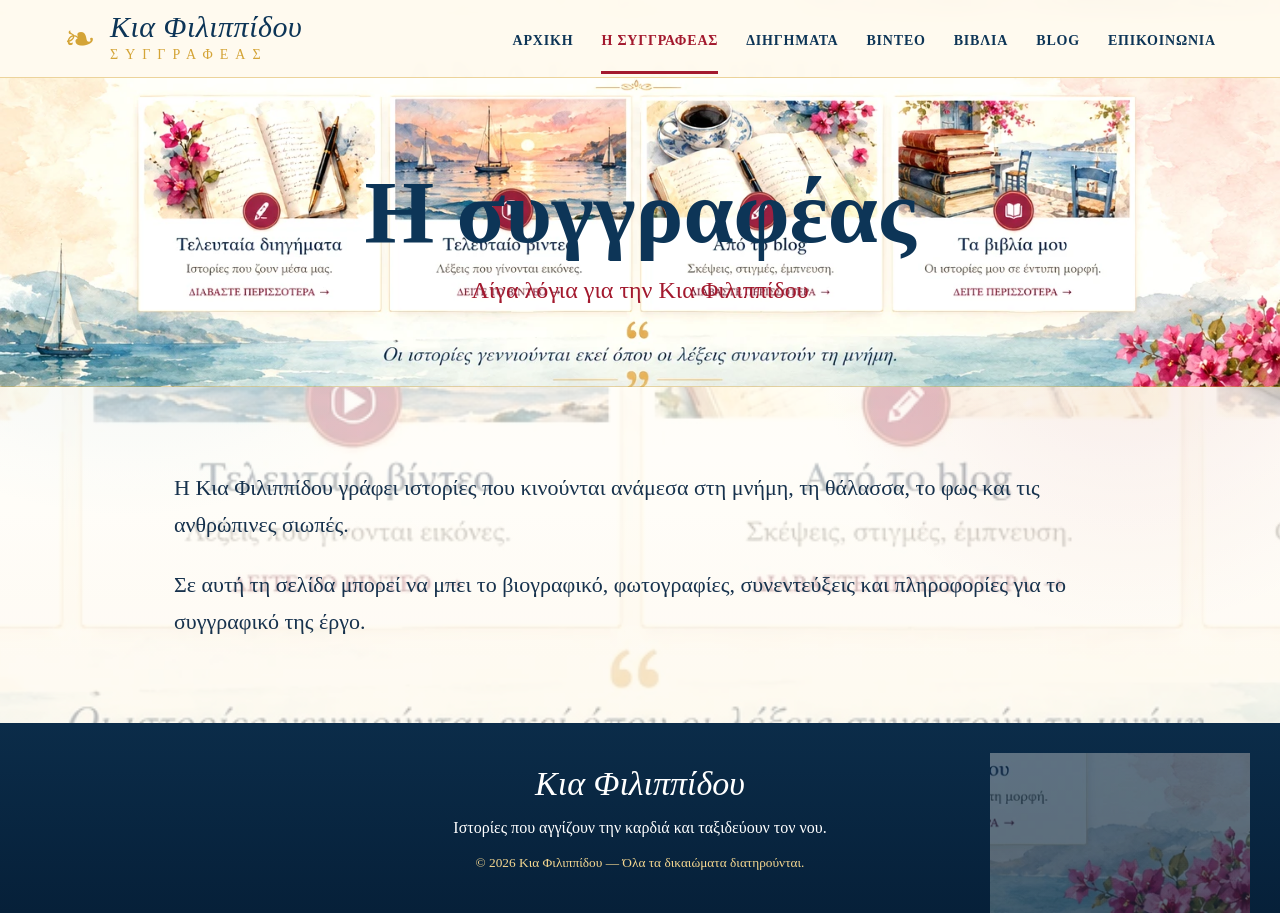
==== author.html @ f1651267 "Add files via upload" ====
<!doctype html>
<html lang="el">
<head>
  <meta charset="utf-8">
  <meta name="viewport" content="width=device-width, initial-scale=1">
  <title>Η συγγραφέας | Κια Φιλιππίδου</title>
  <meta name="description" content="Επίσημη ιστοσελίδα της συγγραφέα Κιας Φιλιππίδου. Διηγήματα, βιβλία, βίντεο και νέα.">
  <link rel="stylesheet" href="assets/css/style.css">
</head>
<body>
<header class="topbar">
  <a class="logo" href="index.html">
    <span class="logo-mark">❧</span>
    <span class="logo-text"><span class="logo-name">Κια Φιλιππίδου</span><span class="logo-sub">Συγγραφέας</span></span>
  </a>
  <button class="menu-button" aria-label="Μενού">☰</button>
  <nav class="nav"><a class="" href="index.html">Αρχική</a>
<a class="active" href="author.html">Η συγγραφέας</a>
<a class="" href="stories.html">Διηγήματα</a>
<a class="" href="videos.html">Βίντεο</a>
<a class="" href="books.html">Βιβλία</a>
<a class="" href="blog.html">Blog</a>
<a class="" href="contact.html">Επικοινωνία</a></nav>
</header>
<section class="page-hero"><h1>Η συγγραφέας</h1><p>Λίγα λόγια για την Κια Φιλιππίδου</p></section><main class="page-content"><p>Η Κια Φιλιππίδου γράφει ιστορίες που κινούνται ανάμεσα στη μνήμη, τη θάλασσα, το φως και τις ανθρώπινες σιωπές.</p><p>Σε αυτή τη σελίδα μπορεί να μπει το βιογραφικό, φωτογραφίες, συνεντεύξεις και πληροφορίες για το συγγραφικό της έργο.</p></main>
<footer class="footer">
  <div class="footer-logo">Κια Φιλιππίδου</div>
  <p>Ιστορίες που αγγίζουν την καρδιά και ταξιδεύουν τον νου.</p>
  <small>© 2026 Κια Φιλιππίδου — Όλα τα δικαιώματα διατηρούνται.</small>
</footer>
<script src="assets/js/main.js"></script>
</body>
</html>
---- assets/css/style.css ----
:root{
  --navy:#0d3557;
  --blue:#4d9ccc;
  --burgundy:#a3192e;
  --burgundy2:#7f1730;
  --gold:#d4a437;
  --cream:#fff8ec;
  --paper:#fffdf7;
  --ink:#17324d;
  --soft:#f7e7d7;
}
*{box-sizing:border-box}
html{scroll-behavior:smooth}
body{
  margin:0;
  color:var(--ink);
  background:
    radial-gradient(circle at 10% 14%, rgba(93,168,211,.18), transparent 28%),
    radial-gradient(circle at 88% 34%, rgba(179,55,58,.13), transparent 25%),
    linear-gradient(180deg,#fffaf0 0%,#fffdf7 50%,#fdf4e7 100%);
  font-family: Georgia, "Times New Roman", serif;
}
body:before{
  content:"";
  position:fixed; inset:0; pointer-events:none; z-index:-1;
  background:url("../images/backgrounds/paper-watercolor.webp") center top/cover no-repeat;
  opacity:.28;
}
a{color:inherit}
.topbar{
  position:sticky; top:0; z-index:30;
  height:78px;
  background:rgba(255,250,239,.96);
  border-bottom:1px solid rgba(212,164,55,.45);
  backdrop-filter: blur(8px);
  display:flex; align-items:center; justify-content:space-between;
  padding:0 clamp(18px,5vw,105px);
}
.logo{
  display:flex; gap:14px; align-items:center; text-decoration:none;
}
.logo-mark{font-size:38px;color:var(--gold);line-height:1}
.logo-text{display:flex; flex-direction:column}
.logo-name{
  font-size:30px; color:var(--navy); font-style:italic; letter-spacing:.5px; line-height:.85;
}
.logo-sub{font-size:14px; color:var(--gold); letter-spacing:7px; margin-top:8px; text-transform:uppercase;}
.nav{display:flex; gap:28px; align-items:center}
.nav a{
  text-decoration:none;
  font-size:14px;
  text-transform:uppercase;
  letter-spacing:.8px;
  font-weight:700;
  color:var(--navy);
  padding:30px 0 22px;
  border-bottom:3px solid transparent;
}
.nav a:hover,.nav .active{color:var(--burgundy);border-color:var(--burgundy)}
.menu-button{display:none;border:0;background:transparent;font-size:30px;color:var(--navy)}
.hero{
  min-height:620px;
  position:relative;
  overflow:hidden;
  border-bottom:1px solid rgba(212,164,55,.45);
  background:url("../images/hero/hero-bougainvillea-sea.webp") center center/cover no-repeat;
}
.hero:after{
  content:"";
  position:absolute; inset:0;
  background:linear-gradient(90deg,rgba(255,250,239,.92) 0%,rgba(255,250,239,.75) 28%,rgba(255,250,239,.12) 55%,rgba(255,250,239,.05) 100%);
}
.hero-content{
  position:relative; z-index:2;
  padding:95px clamp(25px,8vw,155px);
  width:min(790px,100%);
}
.kicker{
  color:var(--burgundy);
  text-transform:uppercase;
  letter-spacing:4px;
  font-weight:800;
  font-size:15px;
}
.hero h1{
  margin:24px 0 8px;
  font-size:clamp(78px,9vw,132px);
  line-height:.92;
  color:var(--navy);
  font-weight:500;
  text-shadow:0 2px 0 rgba(255,255,255,.55);
}
.hero h1 span{color:var(--burgundy)}
.gold-divider{
  width:430px; max-width:80%;
  height:26px; margin:24px 0 26px;
  background:
    linear-gradient(90deg,transparent 0%,var(--gold) 10%,var(--gold) 45%,transparent 45%,transparent 55%,var(--gold) 55%,var(--gold) 90%,transparent 100%) center/100% 1px no-repeat;
  position:relative;
}
.gold-divider:after{content:"❧";position:absolute;left:50%;top:50%;transform:translate(-50%,-50%);font-size:32px;color:var(--gold);background:rgba(255,250,239,.75);padding:0 14px}
.hero p{
  font-size:clamp(23px,2.5vw,33px);
  line-height:1.35;
  color:var(--navy);
  max-width:620px;
  margin:0 0 28px;
}
.btn{
  display:inline-flex; align-items:center; gap:12px;
  text-decoration:none;
  background:linear-gradient(180deg,#c02b3b,#93152b);
  color:white;
  border:1px solid rgba(212,164,55,.9);
  box-shadow:0 14px 30px rgba(127,23,48,.18);
  padding:18px 32px;
  border-radius:3px;
  font-weight:800;
  letter-spacing:.9px;
  text-transform:uppercase;
  font-size:15px;
}
.btn:hover{transform:translateY(-2px)}
.section{
  padding:70px clamp(22px,7vw,110px);
  position:relative;
}
.section-title{
  text-align:center;
  margin:0 0 40px;
}
.section-title h2{
  color:var(--navy);
  font-size:clamp(40px,4vw,58px);
  font-weight:500;
  letter-spacing:7px;
  margin:0;
}
.section-title .gold-divider{margin:16px auto 0;width:250px;height:20px}
.discover{
  background:rgba(255,253,247,.82);
}
.card-grid{
  display:grid;
  grid-template-columns:repeat(4,1fr);
  gap:28px;
  max-width:1320px;
  margin:0 auto;
}
.card{
  background:var(--paper);
  border:1px solid rgba(212,164,55,.55);
  box-shadow:0 18px 36px rgba(13,53,87,.10);
  border-radius:3px;
  overflow:visible;
  position:relative;
  transition:.25s ease;
}
.card:hover{transform:translateY(-7px)}
.card-icon{
  width:58px;height:58px;border-radius:999px;
  background:linear-gradient(180deg,#e8c15d,#d4a437);
  display:grid;place-items:center;
  position:absolute;top:-29px;left:50%;transform:translateX(-50%);
  box-shadow:0 10px 22px rgba(212,164,55,.35);
  z-index:2;
}
.card-icon img{width:30px;height:30px}
.card img.card-img{
  width:100%;
  height:190px;
  object-fit:cover;
  display:block;
}
.card-content{padding:25px 24px 26px;text-align:center}
.card h3{
  color:var(--navy);
  font-size:31px;
  line-height:1.05;
  font-weight:500;
  margin:0 0 12px;
}
.card p{font-size:18px; line-height:1.45; margin:0 0 18px; color:#3c3b3b}
.text-link{
  color:var(--burgundy);
  font-size:14px;
  text-transform:uppercase;
  font-weight:900;
  letter-spacing:.7px;
  text-decoration:none;
}
.quote-band{
  position:relative;
  padding:72px 22px 92px;
  text-align:center;
  overflow:hidden;
}
.quote-band:before{
  content:"";
  position:absolute; left:0; right:0; bottom:0; height:210px;
  background:url("../images/backgrounds/watercolor-sea-bottom.webp") center bottom/cover no-repeat;
  opacity:.78;
}
.quote-band blockquote{
  position:relative; z-index:2;
  margin:0 auto;
  max-width:980px;
  color:var(--navy);
  font-style:italic;
  font-size:clamp(30px,3.2vw,48px);
  line-height:1.25;
}
.quote-band blockquote:before,.quote-band blockquote:after{
  color:var(--gold);font-size:70px;line-height:0;vertical-align:middle;
}
.quote-band blockquote:before{content:"“";margin-right:16px}
.quote-band blockquote:after{content:"”";margin-left:16px}
.books-section{background:#fffaf2}
.books-grid{
  display:grid;grid-template-columns:repeat(3,1fr);gap:34px;max-width:1020px;margin:0 auto;
}
.book-card{
  background:white;
  border:1px solid rgba(212,164,55,.55);
  box-shadow:0 18px 40px rgba(13,53,87,.14);
  padding:20px;
  text-align:center;
}
.book-card img{width:100%;height:460px;object-fit:cover;display:block;box-shadow:0 10px 24px rgba(0,0,0,.18)}
.book-card h3{font-size:28px;color:var(--navy);margin:18px 0 8px}
.book-card p{font-size:17px}
.footer{
  background:linear-gradient(180deg,#0b2c49,#062039);
  color:white;
  text-align:center;
  padding:42px 22px;
  position:relative;
  overflow:hidden;
}
.footer:after{
  content:"";position:absolute;right:30px;bottom:-10px;width:260px;height:180px;
  background:url("../images/decorations/bougainvillea-corner.webp") center/contain no-repeat;
  opacity:.35;
}
.footer-logo{font-size:34px;font-style:italic;color:white}
.footer small{color:#f5d790}
.page-hero{
  padding:82px 24px;
  text-align:center;
  background:url("../images/backgrounds/paper-watercolor.webp") center/cover no-repeat;
  border-bottom:1px solid rgba(212,164,55,.4);
}
.page-hero h1{font-size:clamp(58px,7vw,95px);color:var(--navy);margin:0}
.page-hero p{font-size:24px;color:var(--burgundy);margin:14px 0 0}
.page-content{max-width:980px;margin:0 auto;padding:60px 24px;font-size:22px;line-height:1.7}
.simple-list{display:grid;gap:18px}
.simple-item{background:white;border:1px solid rgba(212,164,55,.4);padding:24px;border-radius:4px;box-shadow:0 10px 30px rgba(13,53,87,.08)}
.video-box{max-width:900px;margin:35px auto;background:#0d3557;padding:24px;border-radius:6px;color:white;text-align:center}
.video-placeholder{height:420px;display:grid;place-items:center;border:1px solid rgba(255,255,255,.25);font-size:58px}
@media (max-width:1000px){
  .card-grid{grid-template-columns:repeat(2,1fr)}
  .books-grid{grid-template-columns:1fr}
  .book-card img{height:auto;max-height:560px;object-fit:contain;background:#111}
  .nav{display:none;position:absolute;top:78px;left:0;right:0;background:#fff8ec;flex-direction:column;padding:18px 0;border-bottom:1px solid rgba(212,164,55,.5)}
  .nav.open{display:flex}
  .nav a{padding:12px}
  .menu-button{display:block}
  .hero{min-height:560px;background-position:center}
  .hero:after{background:rgba(255,250,239,.82)}
}
@media (max-width:650px){
  .topbar{height:70px;padding:0 16px}
  .logo-name{font-size:22px}
  .logo-sub{font-size:10px;letter-spacing:4px}
  .hero-content{padding:55px 22px}
  .hero h1{font-size:64px}
  .hero p{font-size:22px}
  .card-grid{grid-template-columns:1fr}
  .section{padding:50px 18px}
  .card img.card-img{height:210px}
}

/* FIX: καθαρή σελίδα βιβλίων, χωρίς να πέφτει πάνω στην αρχική */
.books-page{
  background:
    linear-gradient(180deg, rgba(255,250,239,.96), rgba(255,253,247,.98)),
    url("../images/backgrounds/paper-watercolor.webp") center top/cover no-repeat;
}
.books-cover{
  min-height:330px;
  display:flex;
  align-items:center;
  justify-content:center;
  text-align:center;
  padding:70px 20px 60px;
  background:
    linear-gradient(90deg, rgba(255,250,239,.94), rgba(255,250,239,.78)),
    url("../images/hero/hero-bougainvillea-sea.webp") center center/cover no-repeat;
  border-bottom:1px solid rgba(212,164,55,.55);
}
.books-cover-inner{
  background:rgba(255,253,247,.82);
  border:1px solid rgba(212,164,55,.58);
  box-shadow:0 18px 50px rgba(13,53,87,.10);
  padding:35px 45px;
  max-width:850px;
}
.books-cover h1{
  margin:10px 0 0;
  font-size:clamp(72px,7vw,120px);
  line-height:.9;
  color:var(--navy);
  font-weight:500;
}
.books-cover p:last-child{
  font-size:clamp(22px,2vw,30px);
  margin:18px auto 0;
  color:var(--burgundy);
  max-width:680px;
}
.books-page-content{
  max-width:1220px;
  margin:0 auto;
  padding:70px 24px 95px;
  background:transparent;
}
.books-large .book-card img{
  height:560px;
  object-fit:cover;
  background:white;
}
.books-large .book-card h3{
  font-size:32px;
}
@media (max-width:1000px){
  .books-large .book-card img{height:auto;max-height:620px;object-fit:contain}
  .books-cover-inner{padding:28px 24px}
}
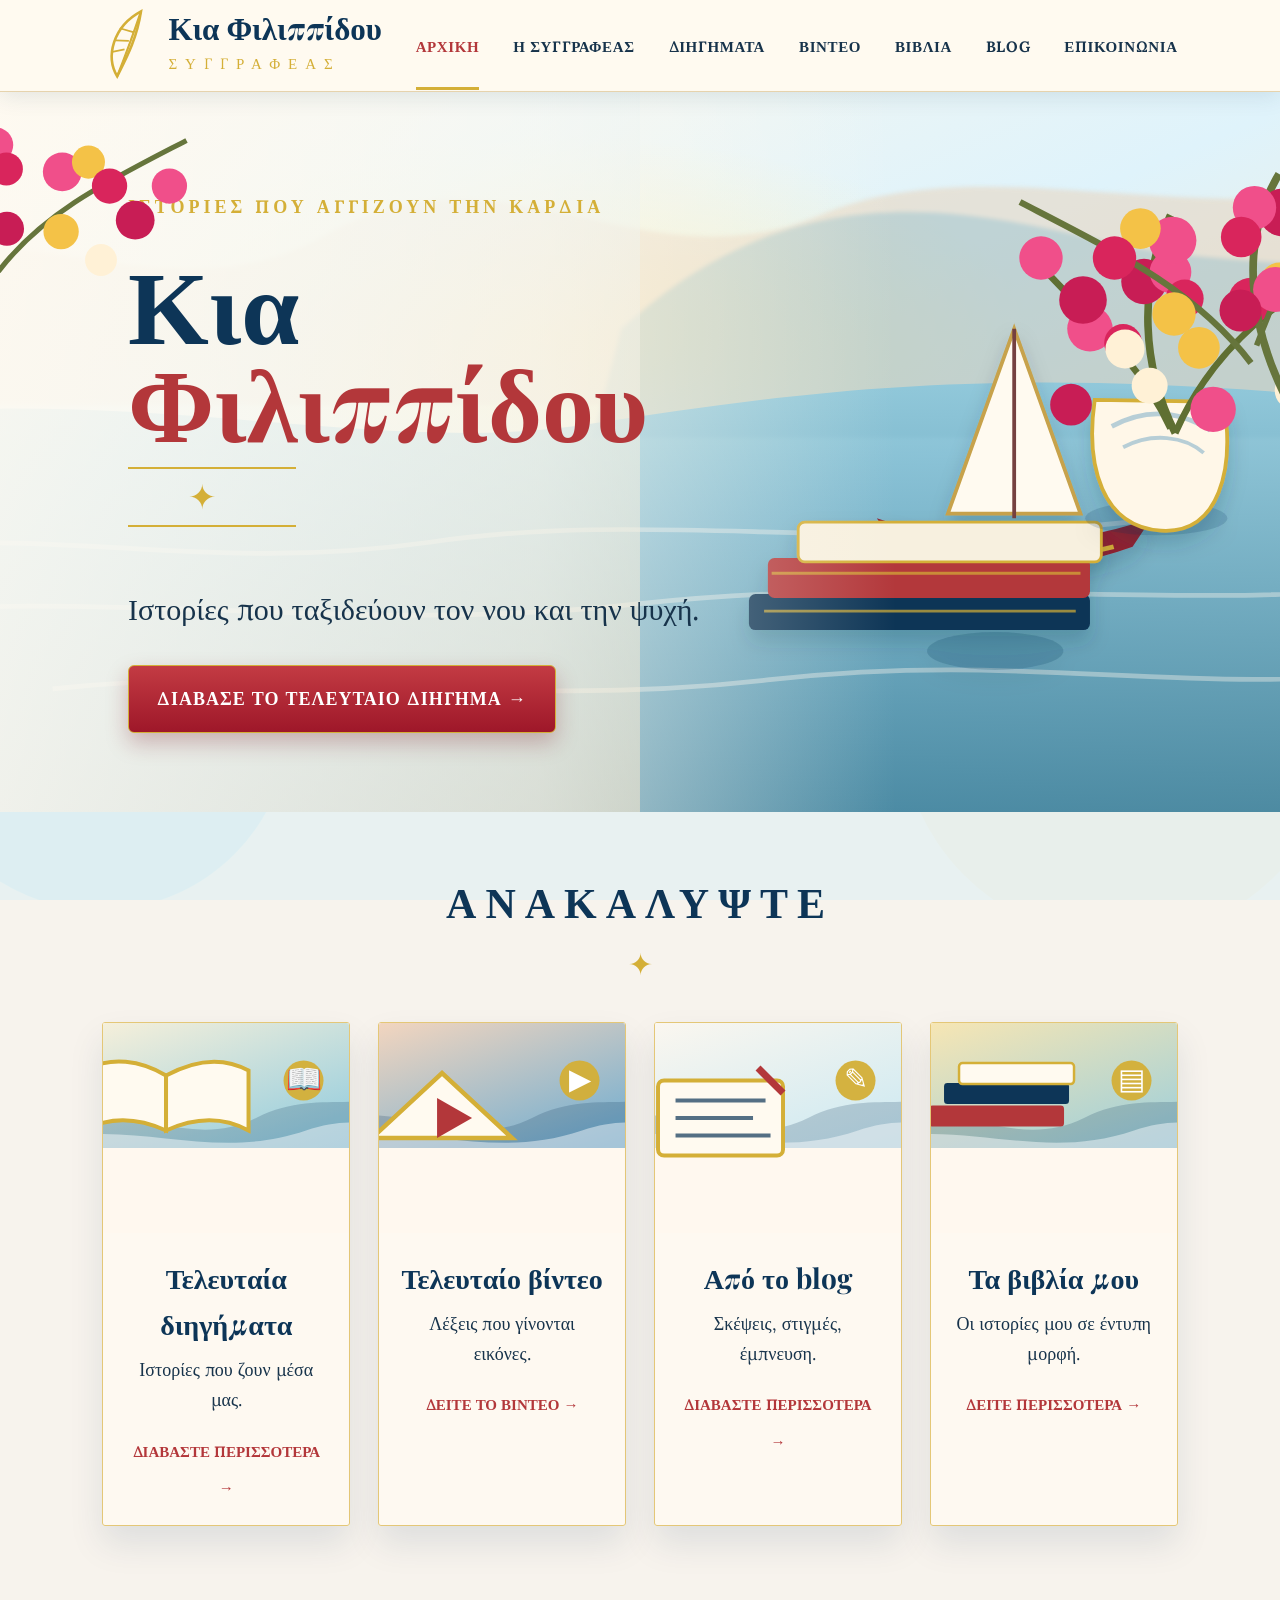
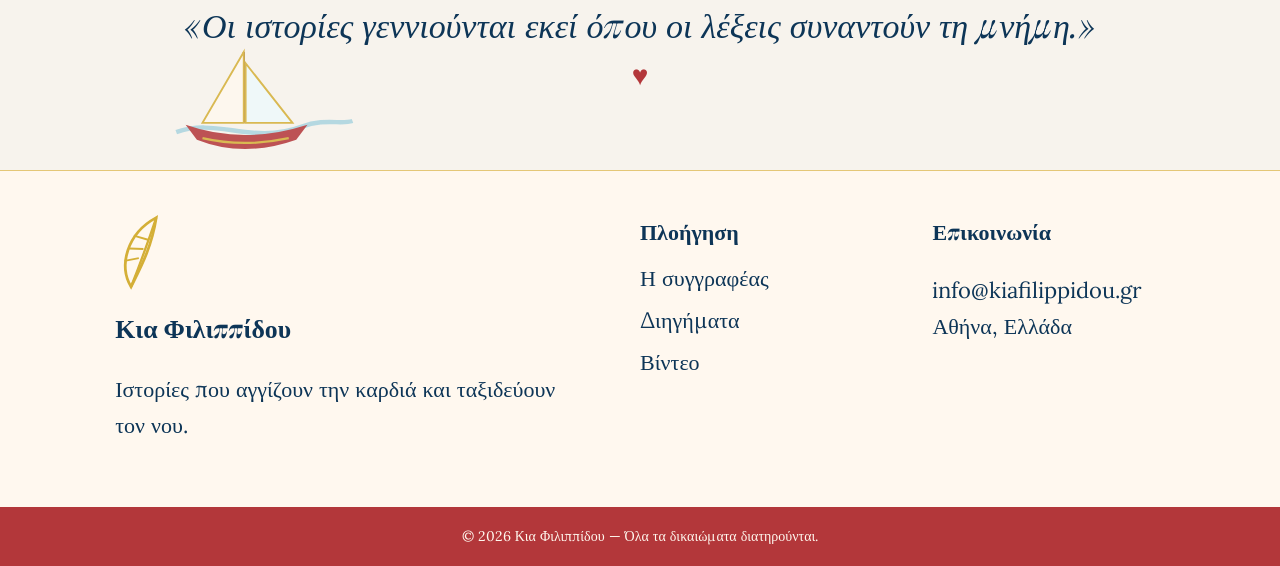
==== commit 2bf3d4b2: "Add files via upload" ====
--- a/author.html
+++ b/author.html
@@ -3,31 +3,64 @@
 <head>
   <meta charset="utf-8">
   <meta name="viewport" content="width=device-width, initial-scale=1">
-  <title>Η συγγραφέας | Κια Φιλιππίδου</title>
-  <meta name="description" content="Επίσημη ιστοσελίδα της συγγραφέα Κιας Φιλιππίδου. Διηγήματα, βιβλία, βίντεο και νέα.">
+  <title>Κια Φιλιππίδου | Συγγραφέας</title>
   <link rel="stylesheet" href="assets/css/style.css">
+  <script defer src="assets/js/main.js"></script>
 </head>
 <body>
 <header class="topbar">
-  <a class="logo" href="index.html">
-    <span class="logo-mark">❧</span>
-    <span class="logo-text"><span class="logo-name">Κια Φιλιππίδου</span><span class="logo-sub">Συγγραφέας</span></span>
-  </a>
-  <button class="menu-button" aria-label="Μενού">☰</button>
-  <nav class="nav"><a class="" href="index.html">Αρχική</a>
-<a class="active" href="author.html">Η συγγραφέας</a>
-<a class="" href="stories.html">Διηγήματα</a>
-<a class="" href="videos.html">Βίντεο</a>
-<a class="" href="books.html">Βιβλία</a>
-<a class="" href="blog.html">Blog</a>
-<a class="" href="contact.html">Επικοινωνία</a></nav>
+  <a class="brand" href="index.html"><img src="assets/icons/feather.svg" alt=""><span><b>Κια Φιλιππίδου</b><em>Συγγραφέας</em></span></a>
+  <button class="menu" aria-label="Άνοιγμα μενού">☰</button>
+  <nav>
+    <a class="active" href="index.html">Αρχική</a>
+    <a href="author.html">Η συγγραφέας</a>
+    <a href="stories.html">Διηγήματα</a>
+    <a href="videos.html">Βίντεο</a>
+    <a href="books.html">Βιβλία</a>
+    <a href="blog.html">Blog</a>
+    <a href="contact.html">Επικοινωνία</a>
+  </nav>
 </header>
-<section class="page-hero"><h1>Η συγγραφέας</h1><p>Λίγα λόγια για την Κια Φιλιππίδου</p></section><main class="page-content"><p>Η Κια Φιλιππίδου γράφει ιστορίες που κινούνται ανάμεσα στη μνήμη, τη θάλασσα, το φως και τις ανθρώπινες σιωπές.</p><p>Σε αυτή τη σελίδα μπορεί να μπει το βιογραφικό, φωτογραφίες, συνεντεύξεις και πληροφορίες για το συγγραφικό της έργο.</p></main>
-<footer class="footer">
-  <div class="footer-logo">Κια Φιλιππίδου</div>
-  <p>Ιστορίες που αγγίζουν την καρδιά και ταξιδεύουν τον νου.</p>
+
+<section class="hero">
+  <div class="hero-bg"></div>
+  <img class="boug boug-left" src="assets/images/decorations/bougainvillea.svg" alt="">
+  <img class="boug boug-right" src="assets/images/decorations/bougainvillea.svg" alt="">
+  <div class="hero-text">
+    <p class="eyebrow">Ιστορίες που αγγίζουν την καρδιά</p>
+    <h1>Κια<br><span>Φιλιππίδου</span></h1>
+    <div class="ornament">✦</div>
+    <p class="lead">Ιστορίες που ταξιδεύουν τον νου και την ψυχή.</p>
+    <a class="btn" href="story-1.html">Διάβασε το τελευταίο διήγημα →</a>
+  </div>
+</section>
+
+<main class="page-bg">
+  <section class="discover">
+    <h2>Ανακαλύψτε</h2>
+    <div class="gold-line">✦</div>
+    <div class="cards">
+      <article class="card"><img src="assets/images/cards/card-stories.svg" alt=""><div><h3>Τελευταία διηγήματα</h3><p>Ιστορίες που ζουν μέσα μας.</p><a href="stories.html">Διαβάστε περισσότερα →</a></div></article>
+      <article class="card"><img src="assets/images/cards/card-video.svg" alt=""><div><h3>Τελευταίο βίντεο</h3><p>Λέξεις που γίνονται εικόνες.</p><a href="videos.html">Δείτε το βίντεο →</a></div></article>
+      <article class="card"><img src="assets/images/cards/card-blog.svg" alt=""><div><h3>Από το blog</h3><p>Σκέψεις, στιγμές, έμπνευση.</p><a href="blog.html">Διαβάστε περισσότερα →</a></div></article>
+      <article class="card"><img src="assets/images/cards/card-books.svg" alt=""><div><h3>Τα βιβλία μου</h3><p>Οι ιστορίες μου σε έντυπη μορφή.</p><a href="books.html">Δείτε περισσότερα →</a></div></article>
+    </div>
+  </section>
+
+  <section class="quote">
+    <img src="assets/images/decorations/sailboat.svg" alt="">
+    <p>«Οι ιστορίες γεννιούνται εκεί όπου οι λέξεις συναντούν τη μνήμη.»</p>
+    <span>♥</span>
+  </section>
+</main>
+
+<footer>
+  <div class="footer-inner">
+    <div><img class="footer-feather" src="assets/icons/feather.svg" alt=""><h3>Κια Φιλιππίδου</h3><p>Ιστορίες που αγγίζουν την καρδιά και ταξιδεύουν τον νου.</p></div>
+    <div><h4>Πλοήγηση</h4><a href="author.html">Η συγγραφέας</a><a href="stories.html">Διηγήματα</a><a href="videos.html">Βίντεο</a></div>
+    <div><h4>Επικοινωνία</h4><p>info@kiafilippidou.gr<br>Αθήνα, Ελλάδα</p></div>
+  </div>
   <small>© 2026 Κια Φιλιππίδου — Όλα τα δικαιώματα διατηρούνται.</small>
 </footer>
-<script src="assets/js/main.js"></script>
 </body>
-</html>+</html>
--- a/assets/css/style.css
+++ b/assets/css/style.css
@@ -1,339 +1,6 @@
-
-:root{
-  --navy:#0d3557;
-  --blue:#4d9ccc;
-  --burgundy:#a3192e;
-  --burgundy2:#7f1730;
-  --gold:#d4a437;
-  --cream:#fff8ec;
-  --paper:#fffdf7;
-  --ink:#17324d;
-  --soft:#f7e7d7;
-}
-*{box-sizing:border-box}
-html{scroll-behavior:smooth}
-body{
-  margin:0;
-  color:var(--ink);
-  background:
-    radial-gradient(circle at 10% 14%, rgba(93,168,211,.18), transparent 28%),
-    radial-gradient(circle at 88% 34%, rgba(179,55,58,.13), transparent 25%),
-    linear-gradient(180deg,#fffaf0 0%,#fffdf7 50%,#fdf4e7 100%);
-  font-family: Georgia, "Times New Roman", serif;
-}
-body:before{
-  content:"";
-  position:fixed; inset:0; pointer-events:none; z-index:-1;
-  background:url("../images/backgrounds/paper-watercolor.webp") center top/cover no-repeat;
-  opacity:.28;
-}
-a{color:inherit}
-.topbar{
-  position:sticky; top:0; z-index:30;
-  height:78px;
-  background:rgba(255,250,239,.96);
-  border-bottom:1px solid rgba(212,164,55,.45);
-  backdrop-filter: blur(8px);
-  display:flex; align-items:center; justify-content:space-between;
-  padding:0 clamp(18px,5vw,105px);
-}
-.logo{
-  display:flex; gap:14px; align-items:center; text-decoration:none;
-}
-.logo-mark{font-size:38px;color:var(--gold);line-height:1}
-.logo-text{display:flex; flex-direction:column}
-.logo-name{
-  font-size:30px; color:var(--navy); font-style:italic; letter-spacing:.5px; line-height:.85;
-}
-.logo-sub{font-size:14px; color:var(--gold); letter-spacing:7px; margin-top:8px; text-transform:uppercase;}
-.nav{display:flex; gap:28px; align-items:center}
-.nav a{
-  text-decoration:none;
-  font-size:14px;
-  text-transform:uppercase;
-  letter-spacing:.8px;
-  font-weight:700;
-  color:var(--navy);
-  padding:30px 0 22px;
-  border-bottom:3px solid transparent;
-}
-.nav a:hover,.nav .active{color:var(--burgundy);border-color:var(--burgundy)}
-.menu-button{display:none;border:0;background:transparent;font-size:30px;color:var(--navy)}
-.hero{
-  min-height:620px;
-  position:relative;
-  overflow:hidden;
-  border-bottom:1px solid rgba(212,164,55,.45);
-  background:url("../images/hero/hero-bougainvillea-sea.webp") center center/cover no-repeat;
-}
-.hero:after{
-  content:"";
-  position:absolute; inset:0;
-  background:linear-gradient(90deg,rgba(255,250,239,.92) 0%,rgba(255,250,239,.75) 28%,rgba(255,250,239,.12) 55%,rgba(255,250,239,.05) 100%);
-}
-.hero-content{
-  position:relative; z-index:2;
-  padding:95px clamp(25px,8vw,155px);
-  width:min(790px,100%);
-}
-.kicker{
-  color:var(--burgundy);
-  text-transform:uppercase;
-  letter-spacing:4px;
-  font-weight:800;
-  font-size:15px;
-}
-.hero h1{
-  margin:24px 0 8px;
-  font-size:clamp(78px,9vw,132px);
-  line-height:.92;
-  color:var(--navy);
-  font-weight:500;
-  text-shadow:0 2px 0 rgba(255,255,255,.55);
-}
-.hero h1 span{color:var(--burgundy)}
-.gold-divider{
-  width:430px; max-width:80%;
-  height:26px; margin:24px 0 26px;
-  background:
-    linear-gradient(90deg,transparent 0%,var(--gold) 10%,var(--gold) 45%,transparent 45%,transparent 55%,var(--gold) 55%,var(--gold) 90%,transparent 100%) center/100% 1px no-repeat;
-  position:relative;
-}
-.gold-divider:after{content:"❧";position:absolute;left:50%;top:50%;transform:translate(-50%,-50%);font-size:32px;color:var(--gold);background:rgba(255,250,239,.75);padding:0 14px}
-.hero p{
-  font-size:clamp(23px,2.5vw,33px);
-  line-height:1.35;
-  color:var(--navy);
-  max-width:620px;
-  margin:0 0 28px;
-}
-.btn{
-  display:inline-flex; align-items:center; gap:12px;
-  text-decoration:none;
-  background:linear-gradient(180deg,#c02b3b,#93152b);
-  color:white;
-  border:1px solid rgba(212,164,55,.9);
-  box-shadow:0 14px 30px rgba(127,23,48,.18);
-  padding:18px 32px;
-  border-radius:3px;
-  font-weight:800;
-  letter-spacing:.9px;
-  text-transform:uppercase;
-  font-size:15px;
-}
-.btn:hover{transform:translateY(-2px)}
-.section{
-  padding:70px clamp(22px,7vw,110px);
-  position:relative;
-}
-.section-title{
-  text-align:center;
-  margin:0 0 40px;
-}
-.section-title h2{
-  color:var(--navy);
-  font-size:clamp(40px,4vw,58px);
-  font-weight:500;
-  letter-spacing:7px;
-  margin:0;
-}
-.section-title .gold-divider{margin:16px auto 0;width:250px;height:20px}
-.discover{
-  background:rgba(255,253,247,.82);
-}
-.card-grid{
-  display:grid;
-  grid-template-columns:repeat(4,1fr);
-  gap:28px;
-  max-width:1320px;
-  margin:0 auto;
-}
-.card{
-  background:var(--paper);
-  border:1px solid rgba(212,164,55,.55);
-  box-shadow:0 18px 36px rgba(13,53,87,.10);
-  border-radius:3px;
-  overflow:visible;
-  position:relative;
-  transition:.25s ease;
-}
-.card:hover{transform:translateY(-7px)}
-.card-icon{
-  width:58px;height:58px;border-radius:999px;
-  background:linear-gradient(180deg,#e8c15d,#d4a437);
-  display:grid;place-items:center;
-  position:absolute;top:-29px;left:50%;transform:translateX(-50%);
-  box-shadow:0 10px 22px rgba(212,164,55,.35);
-  z-index:2;
-}
-.card-icon img{width:30px;height:30px}
-.card img.card-img{
-  width:100%;
-  height:190px;
-  object-fit:cover;
-  display:block;
-}
-.card-content{padding:25px 24px 26px;text-align:center}
-.card h3{
-  color:var(--navy);
-  font-size:31px;
-  line-height:1.05;
-  font-weight:500;
-  margin:0 0 12px;
-}
-.card p{font-size:18px; line-height:1.45; margin:0 0 18px; color:#3c3b3b}
-.text-link{
-  color:var(--burgundy);
-  font-size:14px;
-  text-transform:uppercase;
-  font-weight:900;
-  letter-spacing:.7px;
-  text-decoration:none;
-}
-.quote-band{
-  position:relative;
-  padding:72px 22px 92px;
-  text-align:center;
-  overflow:hidden;
-}
-.quote-band:before{
-  content:"";
-  position:absolute; left:0; right:0; bottom:0; height:210px;
-  background:url("../images/backgrounds/watercolor-sea-bottom.webp") center bottom/cover no-repeat;
-  opacity:.78;
-}
-.quote-band blockquote{
-  position:relative; z-index:2;
-  margin:0 auto;
-  max-width:980px;
-  color:var(--navy);
-  font-style:italic;
-  font-size:clamp(30px,3.2vw,48px);
-  line-height:1.25;
-}
-.quote-band blockquote:before,.quote-band blockquote:after{
-  color:var(--gold);font-size:70px;line-height:0;vertical-align:middle;
-}
-.quote-band blockquote:before{content:"“";margin-right:16px}
-.quote-band blockquote:after{content:"”";margin-left:16px}
-.books-section{background:#fffaf2}
-.books-grid{
-  display:grid;grid-template-columns:repeat(3,1fr);gap:34px;max-width:1020px;margin:0 auto;
-}
-.book-card{
-  background:white;
-  border:1px solid rgba(212,164,55,.55);
-  box-shadow:0 18px 40px rgba(13,53,87,.14);
-  padding:20px;
-  text-align:center;
-}
-.book-card img{width:100%;height:460px;object-fit:cover;display:block;box-shadow:0 10px 24px rgba(0,0,0,.18)}
-.book-card h3{font-size:28px;color:var(--navy);margin:18px 0 8px}
-.book-card p{font-size:17px}
-.footer{
-  background:linear-gradient(180deg,#0b2c49,#062039);
-  color:white;
-  text-align:center;
-  padding:42px 22px;
-  position:relative;
-  overflow:hidden;
-}
-.footer:after{
-  content:"";position:absolute;right:30px;bottom:-10px;width:260px;height:180px;
-  background:url("../images/decorations/bougainvillea-corner.webp") center/contain no-repeat;
-  opacity:.35;
-}
-.footer-logo{font-size:34px;font-style:italic;color:white}
-.footer small{color:#f5d790}
-.page-hero{
-  padding:82px 24px;
-  text-align:center;
-  background:url("../images/backgrounds/paper-watercolor.webp") center/cover no-repeat;
-  border-bottom:1px solid rgba(212,164,55,.4);
-}
-.page-hero h1{font-size:clamp(58px,7vw,95px);color:var(--navy);margin:0}
-.page-hero p{font-size:24px;color:var(--burgundy);margin:14px 0 0}
-.page-content{max-width:980px;margin:0 auto;padding:60px 24px;font-size:22px;line-height:1.7}
-.simple-list{display:grid;gap:18px}
-.simple-item{background:white;border:1px solid rgba(212,164,55,.4);padding:24px;border-radius:4px;box-shadow:0 10px 30px rgba(13,53,87,.08)}
-.video-box{max-width:900px;margin:35px auto;background:#0d3557;padding:24px;border-radius:6px;color:white;text-align:center}
-.video-placeholder{height:420px;display:grid;place-items:center;border:1px solid rgba(255,255,255,.25);font-size:58px}
-@media (max-width:1000px){
-  .card-grid{grid-template-columns:repeat(2,1fr)}
-  .books-grid{grid-template-columns:1fr}
-  .book-card img{height:auto;max-height:560px;object-fit:contain;background:#111}
-  .nav{display:none;position:absolute;top:78px;left:0;right:0;background:#fff8ec;flex-direction:column;padding:18px 0;border-bottom:1px solid rgba(212,164,55,.5)}
-  .nav.open{display:flex}
-  .nav a{padding:12px}
-  .menu-button{display:block}
-  .hero{min-height:560px;background-position:center}
-  .hero:after{background:rgba(255,250,239,.82)}
-}
-@media (max-width:650px){
-  .topbar{height:70px;padding:0 16px}
-  .logo-name{font-size:22px}
-  .logo-sub{font-size:10px;letter-spacing:4px}
-  .hero-content{padding:55px 22px}
-  .hero h1{font-size:64px}
-  .hero p{font-size:22px}
-  .card-grid{grid-template-columns:1fr}
-  .section{padding:50px 18px}
-  .card img.card-img{height:210px}
-}
-
-/* FIX: καθαρή σελίδα βιβλίων, χωρίς να πέφτει πάνω στην αρχική */
-.books-page{
-  background:
-    linear-gradient(180deg, rgba(255,250,239,.96), rgba(255,253,247,.98)),
-    url("../images/backgrounds/paper-watercolor.webp") center top/cover no-repeat;
-}
-.books-cover{
-  min-height:330px;
-  display:flex;
-  align-items:center;
-  justify-content:center;
-  text-align:center;
-  padding:70px 20px 60px;
-  background:
-    linear-gradient(90deg, rgba(255,250,239,.94), rgba(255,250,239,.78)),
-    url("../images/hero/hero-bougainvillea-sea.webp") center center/cover no-repeat;
-  border-bottom:1px solid rgba(212,164,55,.55);
-}
-.books-cover-inner{
-  background:rgba(255,253,247,.82);
-  border:1px solid rgba(212,164,55,.58);
-  box-shadow:0 18px 50px rgba(13,53,87,.10);
-  padding:35px 45px;
-  max-width:850px;
-}
-.books-cover h1{
-  margin:10px 0 0;
-  font-size:clamp(72px,7vw,120px);
-  line-height:.9;
-  color:var(--navy);
-  font-weight:500;
-}
-.books-cover p:last-child{
-  font-size:clamp(22px,2vw,30px);
-  margin:18px auto 0;
-  color:var(--burgundy);
-  max-width:680px;
-}
-.books-page-content{
-  max-width:1220px;
-  margin:0 auto;
-  padding:70px 24px 95px;
-  background:transparent;
-}
-.books-large .book-card img{
-  height:560px;
-  object-fit:cover;
-  background:white;
-}
-.books-large .book-card h3{
-  font-size:32px;
-}
-@media (max-width:1000px){
-  .books-large .book-card img{height:auto;max-height:620px;object-fit:contain}
-  .books-cover-inner{padding:28px 24px}
-}
+@import url('https://fonts.googleapis.com/css2?family=Playfair+Display:wght@600;700&family=Lora:wght@400;500;600&display=swap');
+:root{--blue:#0d3557;--sky:#5fa8d3;--red:#b3373a;--gold:#d4af37;--cream:#f7f3ed;--ink:#17334b;--paper:#fffaf1;}
+*{box-sizing:border-box} body{margin:0;background:var(--cream);color:var(--ink);font-family:Lora,Georgia,serif;font-size:22px;line-height:1.65} a{color:inherit}.topbar{height:92px;background:rgba(255,250,241,.94);display:flex;align-items:center;justify-content:space-between;padding:0 8%;position:sticky;top:0;z-index:10;box-shadow:0 4px 22px #0d35571c;border-bottom:1px solid #e6d3ad}.brand{display:flex;gap:14px;text-decoration:none;align-items:center;color:var(--blue)}.brand img{width:52px}.brand b{display:block;font-family:'Playfair Display',serif;font-size:31px;line-height:1}.brand em{font-style:normal;text-transform:uppercase;letter-spacing:8px;color:var(--gold);font-size:15px}nav{display:flex;gap:34px;text-transform:uppercase;font-weight:700;font-size:15px;letter-spacing:.6px}nav a{text-decoration:none;border-bottom:3px solid transparent;padding:34px 0 28px}nav a.active,nav a:hover{color:var(--red);border-color:var(--gold)}.menu{display:none}
+.hero{height:720px;position:relative;overflow:hidden;background:#fff8ef}.hero-bg{position:absolute;inset:0;background:url('../images/hero/hero-main.svg') center/cover no-repeat}.hero:after{content:"";position:absolute;inset:0;background:linear-gradient(90deg,rgba(255,250,241,.84) 0%,rgba(255,250,241,.55) 42%,rgba(255,250,241,0) 70%)}.hero-text{position:relative;z-index:2;padding:82px 0 0 10%;max-width:720px}.eyebrow{text-transform:uppercase;color:var(--gold);font-weight:700;letter-spacing:4px;font-size:18px}.hero h1{font-family:'Playfair Display',serif;color:var(--blue);font-size:104px;line-height:.95;margin:30px 0 10px}.hero h1 span{color:var(--red)}.ornament{color:var(--gold);font-size:34px;letter-spacing:20px;border-top:2px solid var(--gold);border-bottom:2px solid var(--gold);display:inline-block;padding:0 60px;margin:8px 0 28px}.lead{font-size:30px;max-width:590px}.btn{display:inline-block;background:linear-gradient(180deg,#c33b43,#9e1729);color:white;text-decoration:none;text-transform:uppercase;font-weight:700;letter-spacing:1px;padding:18px 28px;border-radius:6px;box-shadow:0 10px 22px #7b172547;border:1px solid #d4af37;font-size:18px}.boug{position:absolute;z-index:3;pointer-events:none}.boug-left{left:-70px;top:20px;width:285px}.boug-right{right:-55px;top:75px;width:350px;transform:scaleX(-1)}
+.page-bg{background:url('../images/backgrounds/watercolor-bg.svg') center/cover fixed no-repeat;padding:55px 8% 40px}.discover h2{text-align:center;text-transform:uppercase;letter-spacing:9px;color:var(--blue);font-family:'Playfair Display',serif;font-size:42px;margin:0}.gold-line{text-align:center;color:var(--gold);font-size:30px;margin:4px 0 32px}.cards{display:grid;grid-template-columns:repeat(4,1fr);gap:28px}.card{background:rgba(255,250,241,.92);border:1px solid #e4c777;box-shadow:0 18px 35px #0d35571a;border-radius:3px;overflow:hidden;text-align:center;transition:.25s}.card:hover{transform:translateY(-7px)}.card img{width:100%;display:block;height:210px;object-fit:cover}.card div{padding:22px}.card h3{font-family:'Playfair Display',serif;color:var(--blue);font-size:28px;margin:0 0 8px}.card p{font-size:18px;margin:0 0 16px}.card a{font-size:15px;color:var(--red);font-weight:700;text-transform:uppercase;text-decoration:none}.quote{text-align:center;position:relative;margin:48px auto 10px;max-width:980px;padding:22px}.quote img{width:210px;position:absolute;left:0;bottom:-42px;opacity:.85}.quote p{font-family:'Playfair Display',serif;color:var(--blue);font-size:34px;font-style:italic;margin:0}.quote span{color:var(--red);font-size:28px}footer{background:#fff8ef;border-top:1px solid #e4c777;color:var(--blue)}.footer-inner{display:grid;grid-template-columns:2fr 1fr 1fr;gap:60px;padding:42px 9%}.footer-inner a{display:block;text-decoration:none;margin:6px 0}.footer-feather{width:55px}footer h3,footer h4{font-family:'Playfair Display',serif;margin:0 0 10px}footer small{display:block;background:var(--red);color:#fff8ef;text-align:center;padding:18px;font-size:14px}
+@media(max-width:950px){.topbar{height:auto;padding:16px 5%;align-items:flex-start}.menu{display:block;background:var(--red);color:white;border:0;border-radius:4px;font-size:24px;padding:7px 12px}nav{display:none;position:absolute;left:0;right:0;top:82px;background:#fff8ef;padding:20px;box-shadow:0 12px 20px #0002;flex-direction:column;gap:6px}nav.open{display:flex}nav a{padding:8px 20px}.hero{height:680px}.hero h1{font-size:68px}.hero-text{padding:80px 7%}.lead{font-size:23px}.boug-left{width:160px}.boug-right{width:220px}.cards{grid-template-columns:1fr}.quote img{display:none}.footer-inner{grid-template-columns:1fr}.page-bg{padding:40px 5%}}
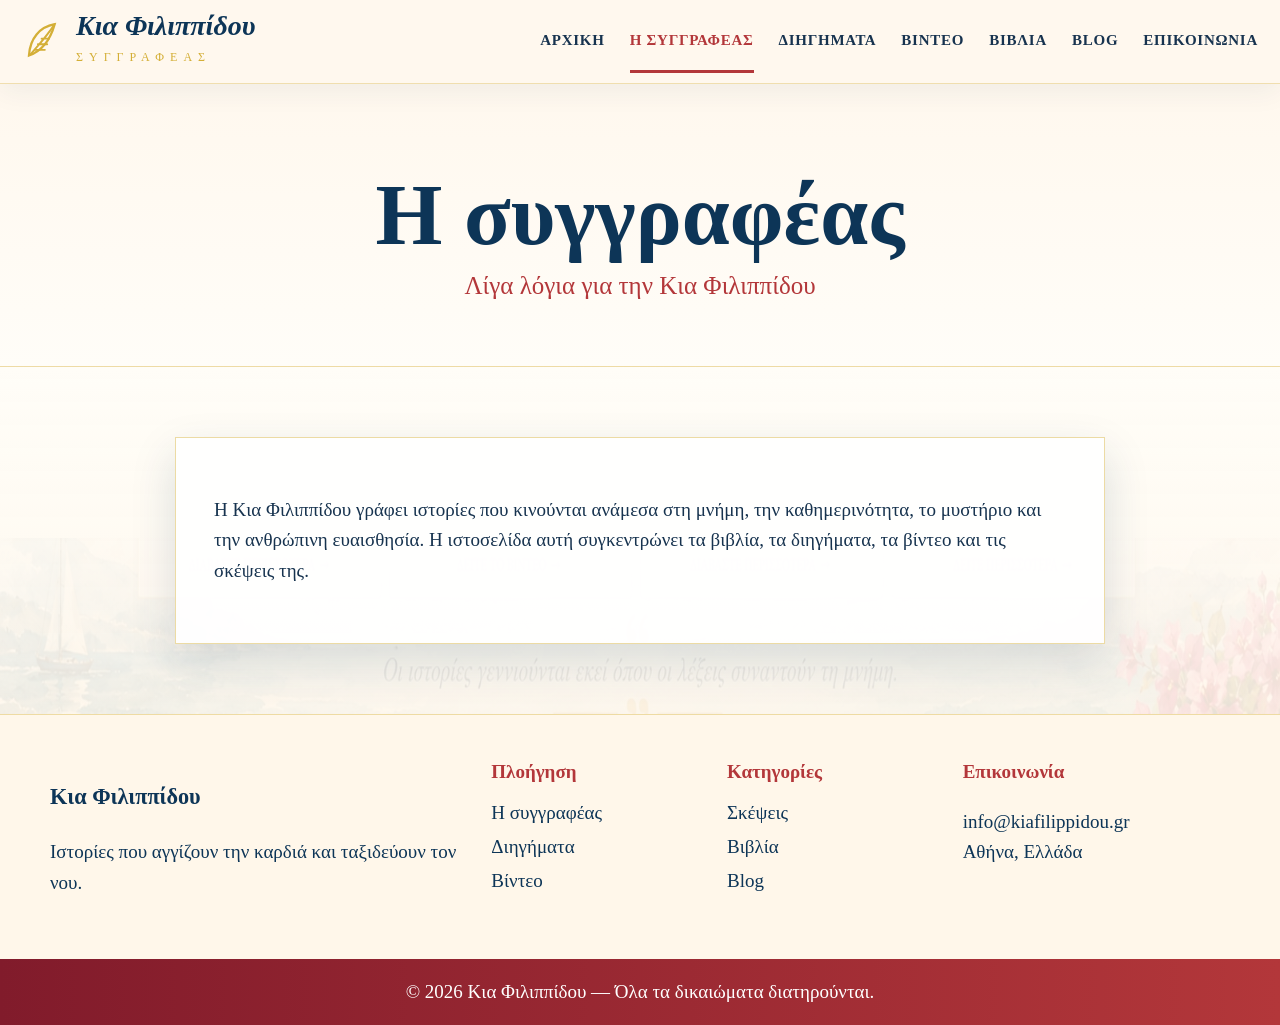
==== commit 3b53732d: "Add files via upload" ====
--- a/author.html
+++ b/author.html
@@ -1,66 +1 @@
-<!doctype html>
-<html lang="el">
-<head>
-  <meta charset="utf-8">
-  <meta name="viewport" content="width=device-width, initial-scale=1">
-  <title>Κια Φιλιππίδου | Συγγραφέας</title>
-  <link rel="stylesheet" href="assets/css/style.css">
-  <script defer src="assets/js/main.js"></script>
-</head>
-<body>
-<header class="topbar">
-  <a class="brand" href="index.html"><img src="assets/icons/feather.svg" alt=""><span><b>Κια Φιλιππίδου</b><em>Συγγραφέας</em></span></a>
-  <button class="menu" aria-label="Άνοιγμα μενού">☰</button>
-  <nav>
-    <a class="active" href="index.html">Αρχική</a>
-    <a href="author.html">Η συγγραφέας</a>
-    <a href="stories.html">Διηγήματα</a>
-    <a href="videos.html">Βίντεο</a>
-    <a href="books.html">Βιβλία</a>
-    <a href="blog.html">Blog</a>
-    <a href="contact.html">Επικοινωνία</a>
-  </nav>
-</header>
-
-<section class="hero">
-  <div class="hero-bg"></div>
-  <img class="boug boug-left" src="assets/images/decorations/bougainvillea.svg" alt="">
-  <img class="boug boug-right" src="assets/images/decorations/bougainvillea.svg" alt="">
-  <div class="hero-text">
-    <p class="eyebrow">Ιστορίες που αγγίζουν την καρδιά</p>
-    <h1>Κια<br><span>Φιλιππίδου</span></h1>
-    <div class="ornament">✦</div>
-    <p class="lead">Ιστορίες που ταξιδεύουν τον νου και την ψυχή.</p>
-    <a class="btn" href="story-1.html">Διάβασε το τελευταίο διήγημα →</a>
-  </div>
-</section>
-
-<main class="page-bg">
-  <section class="discover">
-    <h2>Ανακαλύψτε</h2>
-    <div class="gold-line">✦</div>
-    <div class="cards">
-      <article class="card"><img src="assets/images/cards/card-stories.svg" alt=""><div><h3>Τελευταία διηγήματα</h3><p>Ιστορίες που ζουν μέσα μας.</p><a href="stories.html">Διαβάστε περισσότερα →</a></div></article>
-      <article class="card"><img src="assets/images/cards/card-video.svg" alt=""><div><h3>Τελευταίο βίντεο</h3><p>Λέξεις που γίνονται εικόνες.</p><a href="videos.html">Δείτε το βίντεο →</a></div></article>
-      <article class="card"><img src="assets/images/cards/card-blog.svg" alt=""><div><h3>Από το blog</h3><p>Σκέψεις, στιγμές, έμπνευση.</p><a href="blog.html">Διαβάστε περισσότερα →</a></div></article>
-      <article class="card"><img src="assets/images/cards/card-books.svg" alt=""><div><h3>Τα βιβλία μου</h3><p>Οι ιστορίες μου σε έντυπη μορφή.</p><a href="books.html">Δείτε περισσότερα →</a></div></article>
-    </div>
-  </section>
-
-  <section class="quote">
-    <img src="assets/images/decorations/sailboat.svg" alt="">
-    <p>«Οι ιστορίες γεννιούνται εκεί όπου οι λέξεις συναντούν τη μνήμη.»</p>
-    <span>♥</span>
-  </section>
-</main>
-
-<footer>
-  <div class="footer-inner">
-    <div><img class="footer-feather" src="assets/icons/feather.svg" alt=""><h3>Κια Φιλιππίδου</h3><p>Ιστορίες που αγγίζουν την καρδιά και ταξιδεύουν τον νου.</p></div>
-    <div><h4>Πλοήγηση</h4><a href="author.html">Η συγγραφέας</a><a href="stories.html">Διηγήματα</a><a href="videos.html">Βίντεο</a></div>
-    <div><h4>Επικοινωνία</h4><p>info@kiafilippidou.gr<br>Αθήνα, Ελλάδα</p></div>
-  </div>
-  <small>© 2026 Κια Φιλιππίδου — Όλα τα δικαιώματα διατηρούνται.</small>
-</footer>
-</body>
-</html>
+<!doctype html><html lang="el"><head><meta charset="utf-8"><meta name="viewport" content="width=device-width,initial-scale=1"><title>Η συγγραφέας | Κια Φιλιππίδου</title><link rel="stylesheet" href="style.css"><script defer src="script.js"></script></head><body><header class="topbar"><div class="nav-inner"><a class="brand" href="index.html"><img src="assets/icons/feather.svg" alt=""><span><b>Κια Φιλιππίδου</b><em>Συγγραφέας</em></span></a><button class="menu" aria-label="Άνοιγμα μενού">☰</button><nav class="nav"><a class="" href="index.html">Αρχική</a><a class="active" href="author.html">Η συγγραφέας</a><a class="" href="stories.html">Διηγήματα</a><a class="" href="videos.html">Βίντεο</a><a class="" href="books.html">Βιβλία</a><a class="" href="blog.html">Blog</a><a class="" href="contact.html">Επικοινωνία</a></nav></div></header><section class="page-hero"><h1>Η συγγραφέας</h1><p>Λίγα λόγια για την Κια Φιλιππίδου</p></section><main class="content page-bg"><div class="content-card"><p>Η Κια Φιλιππίδου γράφει ιστορίες που κινούνται ανάμεσα στη μνήμη, την καθημερινότητα, το μυστήριο και την ανθρώπινη ευαισθησία. Η ιστοσελίδα αυτή συγκεντρώνει τα βιβλία, τα διηγήματα, τα βίντεο και τις σκέψεις της.</p></div></main><div class="footer-top"><div class="footer-grid"><div><h3>Κια Φιλιππίδου</h3><p>Ιστορίες που αγγίζουν την καρδιά και ταξιδεύουν τον νου.</p></div><div><h4>Πλοήγηση</h4><a href="author.html">Η συγγραφέας</a><a href="stories.html">Διηγήματα</a><a href="videos.html">Βίντεο</a></div><div><h4>Κατηγορίες</h4><a href="stories.html">Σκέψεις</a><a href="books.html">Βιβλία</a><a href="blog.html">Blog</a></div><div><h4>Επικοινωνία</h4><p>info@kiafilippidou.gr<br>Αθήνα, Ελλάδα</p></div></div></div><footer class="site-footer">© 2026 Κια Φιλιππίδου — Όλα τα δικαιώματα διατηρούνται.</footer></body></html>
--- a/style.css
+++ b/style.css
@@ -0,0 +1,6 @@
+
+:root{--blue:#0d3557;--burg:#b3373a;--gold:#d4af37;--cream:#fff8ee;--paper:#fffdf8;--ink:#17334f;--rose:#f7d7dc;--shadow:0 18px 42px rgba(13,53,87,.15)}
+*{box-sizing:border-box}html{scroll-behavior:smooth}body{margin:0;background:var(--cream);color:var(--ink);font-family:Georgia,'Times New Roman',serif;font-size:19px;line-height:1.6}a{text-decoration:none;color:inherit}img{max-width:100%;display:block}.topbar{position:sticky;top:0;z-index:100;background:rgba(255,248,238,.96);backdrop-filter:blur(8px);border-bottom:1px solid rgba(212,175,55,.35);box-shadow:0 8px 26px rgba(13,53,87,.06)}.nav-inner{max-width:1320px;margin:auto;padding:10px 22px;display:flex;justify-content:space-between;align-items:center;gap:22px}.brand{display:flex;align-items:center;gap:12px;color:var(--blue)}.brand img{width:42px;height:42px}.brand b{font-size:28px;font-style:italic;display:block;line-height:1}.brand em{font-size:12px;letter-spacing:6px;color:var(--gold);font-style:normal;text-transform:uppercase}.nav{display:flex;gap:25px;align-items:center;font-size:15px;font-weight:700;letter-spacing:.05em;text-transform:uppercase}.nav a{padding:18px 0;border-bottom:3px solid transparent}.nav a.active,.nav a:hover{color:var(--burg);border-bottom-color:var(--burg)}.menu{display:none;background:none;border:1px solid var(--gold);padding:8px 11px;border-radius:5px;color:var(--blue)}
+.hero{position:relative;min-height:690px;overflow:hidden;background:linear-gradient(90deg,#fff8ee 0%,#fff8ee 36%,rgba(255,248,238,.4) 55%,rgba(255,248,238,0) 75%),url('assets/images/hero/hero-scene.jpg') right center/auto 100% no-repeat;border-bottom:1px solid rgba(212,175,55,.5)}.hero::before{content:"";position:absolute;left:0;top:0;bottom:0;width:270px;background:url('assets/images/decorations/bougainvillea-left.jpg') left top/cover no-repeat;opacity:.55;mix-blend-mode:multiply}.hero::after{content:"";position:absolute;right:0;top:0;bottom:0;width:260px;background:url('assets/images/decorations/bougainvillea-right.jpg') right top/cover no-repeat;opacity:.42;mix-blend-mode:multiply}.hero-text{position:relative;z-index:2;max-width:1320px;margin:auto;padding:95px 24px}.eyebrow{font-size:17px;font-weight:700;letter-spacing:.2em;color:var(--burg);text-transform:uppercase}.hero h1{margin:12px 0 16px;color:var(--blue);font-size:clamp(72px,10vw,145px);line-height:.86;letter-spacing:-.055em;text-shadow:0 2px 0 rgba(255,255,255,.65)}.hero h1 span{color:var(--burg)}.ornament{display:flex;align-items:center;gap:18px;color:var(--gold);margin:24px 0;font-size:26px}.ornament::before,.ornament::after{content:"";height:2px;width:160px;background:var(--gold)}.lead{font-size:28px;max-width:560px;margin:0 0 30px;color:var(--blue)}.btn{display:inline-block;background:linear-gradient(180deg,#c34245,#9f1827);color:white;padding:16px 28px;border-radius:6px;font-weight:700;letter-spacing:.04em;box-shadow:0 12px 24px rgba(179,55,58,.28),inset 0 0 0 1px rgba(255,255,255,.25)}.btn:hover{transform:translateY(-2px)}
+.page-bg{background:linear-gradient(180deg,rgba(255,253,248,.96),rgba(255,248,238,.9)),url('assets/images/decorations/watercolor-sea.jpg') bottom center/100% auto no-repeat}.section{padding:78px 22px}.container{max-width:1240px;margin:auto}.section-title{text-align:center;font-size:44px;letter-spacing:.18em;color:var(--blue);margin:0}.gold-line{text-align:center;color:var(--gold);font-size:24px;margin:6px 0 38px}.gold-line::before,.gold-line::after{content:"";display:inline-block;width:80px;height:1px;background:var(--gold);vertical-align:middle;margin:0 14px}.cards{display:grid;grid-template-columns:repeat(4,1fr);gap:24px}.card{position:relative;overflow:hidden;background:var(--paper);border:1px solid rgba(212,175,55,.55);box-shadow:var(--shadow);text-align:center;transition:.25s}.card:hover{transform:translateY(-6px)}.card img{width:100%;height:210px;object-fit:cover}.card-icon{position:absolute;top:185px;left:50%;transform:translate(-50%,-50%);width:58px;height:58px;border-radius:50%;background:var(--gold);display:grid;place-items:center;color:white;border:5px solid rgba(255,253,248,.95);font-size:24px}.card-body{padding:38px 20px 28px}.card h3{margin:0 0 8px;color:var(--blue);font-size:29px}.card p{margin:0 0 16px;color:#655b60}.text-link{color:var(--burg);font-weight:700;font-size:15px;letter-spacing:.06em;text-transform:uppercase}.quote{padding:52px 22px;text-align:center;background:linear-gradient(90deg,rgba(255,248,238,.8),rgba(255,248,238,.35)),url('assets/images/decorations/watercolor-sea.jpg') center/cover no-repeat;border-top:1px solid rgba(212,175,55,.4);border-bottom:1px solid rgba(212,175,55,.4)}.quote p{max-width:900px;margin:0 auto;color:var(--blue);font-size:30px;font-style:italic}.quote .heart{color:var(--burg);font-size:26px}.footer-top{background:#fff7ea;border-top:1px solid rgba(212,175,55,.4);padding:42px 22px}.footer-grid{max-width:1180px;margin:auto;display:grid;grid-template-columns:2fr 1fr 1fr 1.3fr;gap:30px;color:var(--blue)}.footer-grid h4{margin:0 0 10px;color:var(--burg)}.footer-grid a{display:block;margin:4px 0}.site-footer{background:linear-gradient(90deg,#811b2b,#b3373a);color:white;text-align:center;padding:18px}.page-hero{padding:88px 22px 60px;background:linear-gradient(180deg,#fff8ee,#fffdf8);text-align:center;border-bottom:1px solid rgba(212,175,55,.4)}.page-hero h1{font-size:86px;line-height:1;margin:0;color:var(--blue)}.page-hero p{font-size:25px;margin:8px 0 0;color:var(--burg)}.content{padding:70px 22px}.content-card{max-width:930px;margin:auto;background:rgba(255,255,255,.94);border:1px solid rgba(212,175,55,.45);box-shadow:var(--shadow);padding:38px}.two-col{display:grid;grid-template-columns:1fr 1fr;gap:32px}.books-grid{display:grid;grid-template-columns:repeat(3,1fr);gap:34px;align-items:start}.book{background:white;border:1px solid rgba(212,175,55,.5);box-shadow:var(--shadow);padding:18px;text-align:center}.book img{height:560px;width:100%;object-fit:contain;background:#f1efea}.book h3{font-size:27px;color:var(--blue);margin:18px 0 4px}.placeholder{min-height:260px;border:1px dashed var(--gold);display:grid;place-items:center;color:var(--blue);font-size:28px;background:#fffdf8}
+@media(max-width:960px){.nav-inner{flex-wrap:wrap}.menu{display:block}.nav{display:none;width:100%;flex-direction:column;align-items:flex-start;gap:6px}.nav.open{display:flex}.hero{min-height:650px;background:linear-gradient(90deg,rgba(255,248,238,.95),rgba(255,248,238,.74)),url('assets/images/hero/hero-scene.jpg') center/cover no-repeat}.hero::before,.hero::after{opacity:.22}.hero h1{font-size:72px}.lead{font-size:22px}.cards,.books-grid,.two-col,.footer-grid{grid-template-columns:1fr}.page-hero h1{font-size:54px}.card img{height:245px}.book img{height:auto}.brand b{font-size:24px}}
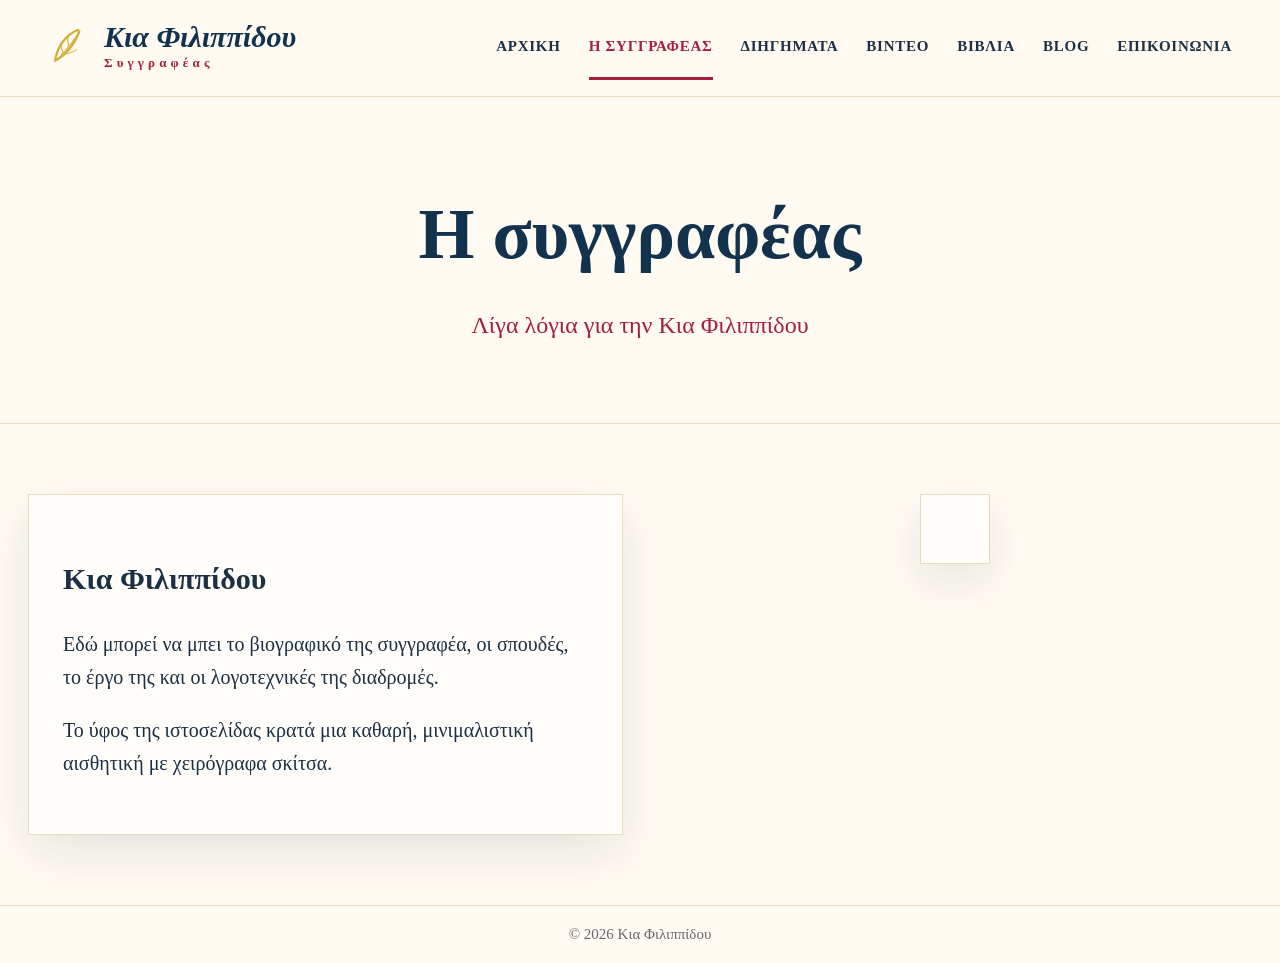
==== commit 4284212a: "Add files via upload" ====
--- a/author.html
+++ b/author.html
@@ -1 +1,3 @@
-<!doctype html><html lang="el"><head><meta charset="utf-8"><meta name="viewport" content="width=device-width,initial-scale=1"><title>Η συγγραφέας | Κια Φιλιππίδου</title><link rel="stylesheet" href="style.css"><script defer src="script.js"></script></head><body><header class="topbar"><div class="nav-inner"><a class="brand" href="index.html"><img src="assets/icons/feather.svg" alt=""><span><b>Κια Φιλιππίδου</b><em>Συγγραφέας</em></span></a><button class="menu" aria-label="Άνοιγμα μενού">☰</button><nav class="nav"><a class="" href="index.html">Αρχική</a><a class="active" href="author.html">Η συγγραφέας</a><a class="" href="stories.html">Διηγήματα</a><a class="" href="videos.html">Βίντεο</a><a class="" href="books.html">Βιβλία</a><a class="" href="blog.html">Blog</a><a class="" href="contact.html">Επικοινωνία</a></nav></div></header><section class="page-hero"><h1>Η συγγραφέας</h1><p>Λίγα λόγια για την Κια Φιλιππίδου</p></section><main class="content page-bg"><div class="content-card"><p>Η Κια Φιλιππίδου γράφει ιστορίες που κινούνται ανάμεσα στη μνήμη, την καθημερινότητα, το μυστήριο και την ανθρώπινη ευαισθησία. Η ιστοσελίδα αυτή συγκεντρώνει τα βιβλία, τα διηγήματα, τα βίντεο και τις σκέψεις της.</p></div></main><div class="footer-top"><div class="footer-grid"><div><h3>Κια Φιλιππίδου</h3><p>Ιστορίες που αγγίζουν την καρδιά και ταξιδεύουν τον νου.</p></div><div><h4>Πλοήγηση</h4><a href="author.html">Η συγγραφέας</a><a href="stories.html">Διηγήματα</a><a href="videos.html">Βίντεο</a></div><div><h4>Κατηγορίες</h4><a href="stories.html">Σκέψεις</a><a href="books.html">Βιβλία</a><a href="blog.html">Blog</a></div><div><h4>Επικοινωνία</h4><p>info@kiafilippidou.gr<br>Αθήνα, Ελλάδα</p></div></div></div><footer class="site-footer">© 2026 Κια Φιλιππίδου — Όλα τα δικαιώματα διατηρούνται.</footer></body></html>+<!doctype html><html lang="el"><head><meta charset="utf-8"><meta name="viewport" content="width=device-width,initial-scale=1"><title>Κια Φιλιππίδου</title><link rel="stylesheet" href="style.css"><script defer src="script.js"></script></head><body>
+<header class="topbar"><div class="nav-wrap"><a class="brand" href="index.html"><img src="assets/icons/feather.svg" alt=""><span><b>Κια Φιλιππίδου</b><em>Συγγραφέας</em></span></a><button class="menu">☰</button><nav class="nav"><a href="index.html">Αρχική</a><a class="active" href="author.html">Η συγγραφέας</a><a href="stories.html">Διηγήματα</a><a href="videos.html">Βίντεο</a><a href="books.html">Βιβλία</a><a href="blog.html">Blog</a><a href="contact.html">Επικοινωνία</a></nav></div></header>
+<section class="page-hero"><h1>Η συγγραφέας</h1><p>Λίγα λόγια για την Κια Φιλιππίδου</p></section><main class="section"><div class="container"><div class="two-col"><div class="content-card"><h2>Κια Φιλιππίδου</h2><p>Εδώ μπορεί να μπει το βιογραφικό της συγγραφέα, οι σπουδές, το έργο της και οι λογοτεχνικές της διαδρομές.</p><p>Το ύφος της ιστοσελίδας κρατά μια καθαρή, μινιμαλιστική αισθητική με χειρόγραφα σκίτσα.</p></div><div class="content-card"><img src="assets/decorations/hero-sketch.svg" alt="Σκίτσο"></div></div></div></main><footer><div class="footer-bottom">© 2026 Κια Φιλιππίδου</div></footer></body></html>
--- a/style.css
+++ b/style.css
@@ -1,6 +1,4 @@
-
-:root{--blue:#0d3557;--burg:#b3373a;--gold:#d4af37;--cream:#fff8ee;--paper:#fffdf8;--ink:#17334f;--rose:#f7d7dc;--shadow:0 18px 42px rgba(13,53,87,.15)}
-*{box-sizing:border-box}html{scroll-behavior:smooth}body{margin:0;background:var(--cream);color:var(--ink);font-family:Georgia,'Times New Roman',serif;font-size:19px;line-height:1.6}a{text-decoration:none;color:inherit}img{max-width:100%;display:block}.topbar{position:sticky;top:0;z-index:100;background:rgba(255,248,238,.96);backdrop-filter:blur(8px);border-bottom:1px solid rgba(212,175,55,.35);box-shadow:0 8px 26px rgba(13,53,87,.06)}.nav-inner{max-width:1320px;margin:auto;padding:10px 22px;display:flex;justify-content:space-between;align-items:center;gap:22px}.brand{display:flex;align-items:center;gap:12px;color:var(--blue)}.brand img{width:42px;height:42px}.brand b{font-size:28px;font-style:italic;display:block;line-height:1}.brand em{font-size:12px;letter-spacing:6px;color:var(--gold);font-style:normal;text-transform:uppercase}.nav{display:flex;gap:25px;align-items:center;font-size:15px;font-weight:700;letter-spacing:.05em;text-transform:uppercase}.nav a{padding:18px 0;border-bottom:3px solid transparent}.nav a.active,.nav a:hover{color:var(--burg);border-bottom-color:var(--burg)}.menu{display:none;background:none;border:1px solid var(--gold);padding:8px 11px;border-radius:5px;color:var(--blue)}
-.hero{position:relative;min-height:690px;overflow:hidden;background:linear-gradient(90deg,#fff8ee 0%,#fff8ee 36%,rgba(255,248,238,.4) 55%,rgba(255,248,238,0) 75%),url('assets/images/hero/hero-scene.jpg') right center/auto 100% no-repeat;border-bottom:1px solid rgba(212,175,55,.5)}.hero::before{content:"";position:absolute;left:0;top:0;bottom:0;width:270px;background:url('assets/images/decorations/bougainvillea-left.jpg') left top/cover no-repeat;opacity:.55;mix-blend-mode:multiply}.hero::after{content:"";position:absolute;right:0;top:0;bottom:0;width:260px;background:url('assets/images/decorations/bougainvillea-right.jpg') right top/cover no-repeat;opacity:.42;mix-blend-mode:multiply}.hero-text{position:relative;z-index:2;max-width:1320px;margin:auto;padding:95px 24px}.eyebrow{font-size:17px;font-weight:700;letter-spacing:.2em;color:var(--burg);text-transform:uppercase}.hero h1{margin:12px 0 16px;color:var(--blue);font-size:clamp(72px,10vw,145px);line-height:.86;letter-spacing:-.055em;text-shadow:0 2px 0 rgba(255,255,255,.65)}.hero h1 span{color:var(--burg)}.ornament{display:flex;align-items:center;gap:18px;color:var(--gold);margin:24px 0;font-size:26px}.ornament::before,.ornament::after{content:"";height:2px;width:160px;background:var(--gold)}.lead{font-size:28px;max-width:560px;margin:0 0 30px;color:var(--blue)}.btn{display:inline-block;background:linear-gradient(180deg,#c34245,#9f1827);color:white;padding:16px 28px;border-radius:6px;font-weight:700;letter-spacing:.04em;box-shadow:0 12px 24px rgba(179,55,58,.28),inset 0 0 0 1px rgba(255,255,255,.25)}.btn:hover{transform:translateY(-2px)}
-.page-bg{background:linear-gradient(180deg,rgba(255,253,248,.96),rgba(255,248,238,.9)),url('assets/images/decorations/watercolor-sea.jpg') bottom center/100% auto no-repeat}.section{padding:78px 22px}.container{max-width:1240px;margin:auto}.section-title{text-align:center;font-size:44px;letter-spacing:.18em;color:var(--blue);margin:0}.gold-line{text-align:center;color:var(--gold);font-size:24px;margin:6px 0 38px}.gold-line::before,.gold-line::after{content:"";display:inline-block;width:80px;height:1px;background:var(--gold);vertical-align:middle;margin:0 14px}.cards{display:grid;grid-template-columns:repeat(4,1fr);gap:24px}.card{position:relative;overflow:hidden;background:var(--paper);border:1px solid rgba(212,175,55,.55);box-shadow:var(--shadow);text-align:center;transition:.25s}.card:hover{transform:translateY(-6px)}.card img{width:100%;height:210px;object-fit:cover}.card-icon{position:absolute;top:185px;left:50%;transform:translate(-50%,-50%);width:58px;height:58px;border-radius:50%;background:var(--gold);display:grid;place-items:center;color:white;border:5px solid rgba(255,253,248,.95);font-size:24px}.card-body{padding:38px 20px 28px}.card h3{margin:0 0 8px;color:var(--blue);font-size:29px}.card p{margin:0 0 16px;color:#655b60}.text-link{color:var(--burg);font-weight:700;font-size:15px;letter-spacing:.06em;text-transform:uppercase}.quote{padding:52px 22px;text-align:center;background:linear-gradient(90deg,rgba(255,248,238,.8),rgba(255,248,238,.35)),url('assets/images/decorations/watercolor-sea.jpg') center/cover no-repeat;border-top:1px solid rgba(212,175,55,.4);border-bottom:1px solid rgba(212,175,55,.4)}.quote p{max-width:900px;margin:0 auto;color:var(--blue);font-size:30px;font-style:italic}.quote .heart{color:var(--burg);font-size:26px}.footer-top{background:#fff7ea;border-top:1px solid rgba(212,175,55,.4);padding:42px 22px}.footer-grid{max-width:1180px;margin:auto;display:grid;grid-template-columns:2fr 1fr 1fr 1.3fr;gap:30px;color:var(--blue)}.footer-grid h4{margin:0 0 10px;color:var(--burg)}.footer-grid a{display:block;margin:4px 0}.site-footer{background:linear-gradient(90deg,#811b2b,#b3373a);color:white;text-align:center;padding:18px}.page-hero{padding:88px 22px 60px;background:linear-gradient(180deg,#fff8ee,#fffdf8);text-align:center;border-bottom:1px solid rgba(212,175,55,.4)}.page-hero h1{font-size:86px;line-height:1;margin:0;color:var(--blue)}.page-hero p{font-size:25px;margin:8px 0 0;color:var(--burg)}.content{padding:70px 22px}.content-card{max-width:930px;margin:auto;background:rgba(255,255,255,.94);border:1px solid rgba(212,175,55,.45);box-shadow:var(--shadow);padding:38px}.two-col{display:grid;grid-template-columns:1fr 1fr;gap:32px}.books-grid{display:grid;grid-template-columns:repeat(3,1fr);gap:34px;align-items:start}.book{background:white;border:1px solid rgba(212,175,55,.5);box-shadow:var(--shadow);padding:18px;text-align:center}.book img{height:560px;width:100%;object-fit:contain;background:#f1efea}.book h3{font-size:27px;color:var(--blue);margin:18px 0 4px}.placeholder{min-height:260px;border:1px dashed var(--gold);display:grid;place-items:center;color:var(--blue);font-size:28px;background:#fffdf8}
-@media(max-width:960px){.nav-inner{flex-wrap:wrap}.menu{display:block}.nav{display:none;width:100%;flex-direction:column;align-items:flex-start;gap:6px}.nav.open{display:flex}.hero{min-height:650px;background:linear-gradient(90deg,rgba(255,248,238,.95),rgba(255,248,238,.74)),url('assets/images/hero/hero-scene.jpg') center/cover no-repeat}.hero::before,.hero::after{opacity:.22}.hero h1{font-size:72px}.lead{font-size:22px}.cards,.books-grid,.two-col,.footer-grid{grid-template-columns:1fr}.page-hero h1{font-size:54px}.card img{height:245px}.book img{height:auto}.brand b{font-size:24px}}
+:root{
+  --blue:#12324d; --burg:#a51f3d; --gold:#d4af37; --cream:#fffaf2; --paper:#fffdf9; --ink:#1c2f43; --muted:#6d6470; --line:#eadbbf; --shadow:0 18px 45px rgba(18,50,77,.10);
+}
+*{box-sizing:border-box} html{scroll-behavior:smooth} body{margin:0;background:var(--cream);color:var(--ink);font-family:Georgia,'Times New Roman',serif;font-size:20px;line-height:1.65} a{text-decoration:none;color:inherit} img{max-width:100%;display:block}.topbar{position:sticky;top:0;z-index:50;background:rgba(255,250,242,.96);border-bottom:1px solid var(--line);backdrop-filter:blur(10px)}.nav-wrap{max-width:1240px;margin:auto;padding:16px 28px;display:flex;align-items:center;justify-content:space-between;gap:24px}.brand{display:flex;align-items:center;gap:12px;color:var(--blue)}.brand img{width:44px}.brand b{display:block;font-size:30px;font-style:italic;line-height:1}.brand em{display:block;color:var(--burg);font-style:normal;letter-spacing:.32em;font-size:13px;font-weight:700}.nav{display:flex;gap:28px;align-items:center;font-size:15px;font-weight:700;text-transform:uppercase;letter-spacing:.05em}.nav a{padding:18px 0;border-bottom:3px solid transparent}.nav a.active,.nav a:hover{color:var(--burg);border-bottom-color:var(--burg)}.menu{display:none;background:white;border:1px solid var(--line);border-radius:8px;font-size:24px;color:var(--blue);padding:6px 12px}.hero{min-height:690px;display:flex;align-items:center;border-bottom:1px solid var(--line);background:radial-gradient(circle at 75% 45%,#f5efe4 0 21%,transparent 22%),linear-gradient(90deg,#fffaf2 0%,#fffdf9 45%,#f9f4eb 100%);position:relative;overflow:hidden}.hero:before{content:"";position:absolute;inset:0;background:linear-gradient(90deg,rgba(255,250,242,.92),rgba(255,250,242,.72),rgba(255,250,242,.15));z-index:1}.hero-inner{position:relative;z-index:2;max-width:1240px;margin:auto;width:100%;display:grid;grid-template-columns:1fr 1fr;gap:40px;align-items:center;padding:60px 28px}.eyebrow{color:var(--burg);font-size:17px;font-weight:700;text-transform:uppercase;letter-spacing:.2em}.hero h1{font-size:clamp(76px,8.5vw,132px);line-height:.92;margin:18px 0;color:var(--blue);letter-spacing:-.04em}.hero h1 span{color:var(--burg)}.gold-divider{width:330px;max-width:100%;margin:22px 0}.hero .lead{font-size:28px;max-width:620px;color:var(--blue);margin:28px 0}.btn{display:inline-block;background:linear-gradient(180deg,#b5324d,#95162c);color:white;padding:15px 28px;border-radius:3px;box-shadow:0 8px 18px rgba(165,31,61,.22);font-weight:700;font-size:16px;text-transform:uppercase;letter-spacing:.04em}.btn:hover{transform:translateY(-2px)}.btn.secondary{background:transparent;color:var(--burg);border:1px solid var(--burg);box-shadow:none}.hero-art{opacity:.94}.section{padding:70px 28px}.section-title{text-align:center;margin:0 0 38px;color:var(--blue);font-size:42px;letter-spacing:.20em;text-transform:uppercase}.mini-divider{margin:0 auto 30px;width:150px}.container{max-width:1240px;margin:auto}.cards{display:grid;grid-template-columns:repeat(4,1fr);gap:28px}.card{background:var(--paper);border:1px solid var(--line);box-shadow:var(--shadow);text-align:center;padding:30px 22px;transition:.25s}.card:hover{transform:translateY(-6px)}.card img{height:96px;margin:0 auto 18px}.card h3{font-size:22px;color:var(--burg);text-transform:uppercase;letter-spacing:.05em;margin:10px 0}.card p{font-size:18px;color:var(--muted)}.card a{font-weight:700;color:var(--blue)}.quote{background:#fbf6ed;border-top:1px solid var(--line);border-bottom:1px solid var(--line);text-align:center;padding:42px 28px;color:var(--blue);font-size:30px;font-style:italic}.quote:before,.quote:after{content:'“';color:var(--gold);font-size:62px;vertical-align:middle;margin:0 20px}.quote:after{content:'”'}.page-hero{background:#fffaf2;border-bottom:1px solid var(--line);text-align:center;padding:78px 28px}.page-hero h1{font-size:72px;color:var(--blue);margin:0}.page-hero p{font-size:24px;color:var(--burg);margin:12px 0 0}.content-card{background:var(--paper);border:1px solid var(--line);box-shadow:var(--shadow);padding:34px;max-width:920px;margin:0 auto}.two-col{display:grid;grid-template-columns:1fr 1fr;gap:34px;align-items:start}.books-grid{display:grid;grid-template-columns:repeat(3,1fr);gap:32px}.book{background:#fff;border:1px solid var(--line);box-shadow:var(--shadow);padding:18px;text-align:center}.book img{width:100%;max-height:560px;object-fit:contain;background:#eee}.book h3{font-size:26px;color:var(--blue);margin:18px 0 4px}.list-grid{display:grid;grid-template-columns:repeat(3,1fr);gap:28px}.story-card{background:var(--paper);border:1px solid var(--line);box-shadow:var(--shadow);padding:28px}.story-card h3{color:var(--blue);font-size:28px;margin:0 0 8px}.badge{display:inline-block;color:var(--burg);font-size:13px;letter-spacing:.12em;font-weight:700;text-transform:uppercase}.video-box{aspect-ratio:16/9;background:#fff;border:1px solid var(--line);box-shadow:var(--shadow);display:grid;place-items:center;text-align:center;color:var(--blue);padding:25px}.contact-form{display:grid;gap:16px}.contact-form input,.contact-form textarea{font:inherit;border:1px solid var(--line);padding:14px;background:#fff}.contact-form button{border:0;cursor:pointer}.footer-top{background:#fff7ea;border-top:1px solid var(--line);padding:48px 28px}.footer-grid{max-width:1160px;margin:auto;display:grid;grid-template-columns:2fr 1fr 1fr 1fr;gap:34px}.footer-grid h4{margin:0 0 12px;color:var(--burg);text-transform:uppercase;font-size:16px;letter-spacing:.08em}.footer-grid a{display:block;margin:4px 0}.footer-brand img{width:64px}.footer-bottom{background:var(--cream);border-top:1px solid var(--line);text-align:center;padding:16px;font-size:15px;color:var(--muted)}@media(max-width:900px){body{font-size:18px}.nav-wrap{align-items:flex-start}.menu{display:block;margin-left:auto}.nav{display:none;width:100%;flex-direction:column;align-items:flex-start;gap:0}.nav.open{display:flex}.nav a{padding:10px 0}.hero-inner,.two-col,.cards,.books-grid,.list-grid,.footer-grid{grid-template-columns:1fr}.hero{min-height:auto}.hero h1{font-size:74px}.hero .lead{font-size:22px}.hero-art{max-width:520px;margin:auto}.page-hero h1{font-size:50px}.section-title{font-size:30px}.quote{font-size:24px}}
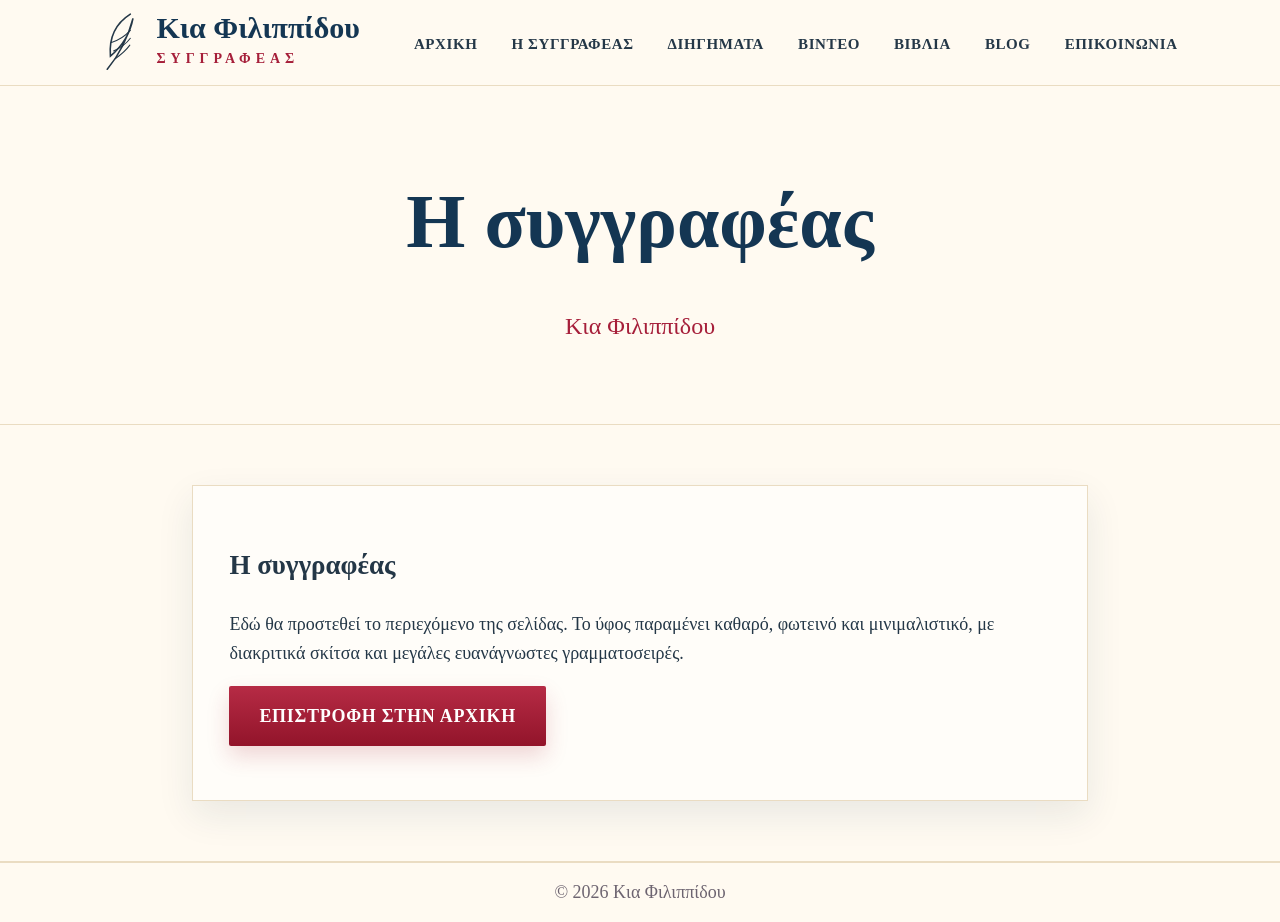
==== commit b75567e6: "Add files via upload" ====
--- a/author.html
+++ b/author.html
@@ -1,3 +1 @@
-<!doctype html><html lang="el"><head><meta charset="utf-8"><meta name="viewport" content="width=device-width,initial-scale=1"><title>Κια Φιλιππίδου</title><link rel="stylesheet" href="style.css"><script defer src="script.js"></script></head><body>
-<header class="topbar"><div class="nav-wrap"><a class="brand" href="index.html"><img src="assets/icons/feather.svg" alt=""><span><b>Κια Φιλιππίδου</b><em>Συγγραφέας</em></span></a><button class="menu">☰</button><nav class="nav"><a href="index.html">Αρχική</a><a class="active" href="author.html">Η συγγραφέας</a><a href="stories.html">Διηγήματα</a><a href="videos.html">Βίντεο</a><a href="books.html">Βιβλία</a><a href="blog.html">Blog</a><a href="contact.html">Επικοινωνία</a></nav></div></header>
-<section class="page-hero"><h1>Η συγγραφέας</h1><p>Λίγα λόγια για την Κια Φιλιππίδου</p></section><main class="section"><div class="container"><div class="two-col"><div class="content-card"><h2>Κια Φιλιππίδου</h2><p>Εδώ μπορεί να μπει το βιογραφικό της συγγραφέα, οι σπουδές, το έργο της και οι λογοτεχνικές της διαδρομές.</p><p>Το ύφος της ιστοσελίδας κρατά μια καθαρή, μινιμαλιστική αισθητική με χειρόγραφα σκίτσα.</p></div><div class="content-card"><img src="assets/decorations/hero-sketch.svg" alt="Σκίτσο"></div></div></div></main><footer><div class="footer-bottom">© 2026 Κια Φιλιππίδου</div></footer></body></html>
+<!doctype html><html lang="el"><head><meta charset="utf-8"><meta name="viewport" content="width=device-width, initial-scale=1"><title>Η συγγραφέας | Κια Φιλιππίδου</title><link rel="stylesheet" href="assets/css/style.css"><script defer src="assets/js/main.js"></script></head><body><header class="topbar"><a class="brand" href="index.html"><img src="assets/icons/feather.svg" alt=""><span><b>Κια Φιλιππίδου</b><em>Συγγραφέας</em></span></a><nav class="nav"><a href="index.html">Αρχική</a><a href="author.html">Η συγγραφέας</a><a href="stories.html">Διηγήματα</a><a href="videos.html">Βίντεο</a><a href="books.html">Βιβλία</a><a href="blog.html">Blog</a><a href="contact.html">Επικοινωνία</a></nav></header><section class="page-hero"><h1>Η συγγραφέας</h1><p>Κια Φιλιππίδου</p></section><main class="content"><div class="content-card"><h2>Η συγγραφέας</h2><p>Εδώ θα προστεθεί το περιεχόμενο της σελίδας. Το ύφος παραμένει καθαρό, φωτεινό και μινιμαλιστικό, με διακριτικά σκίτσα και μεγάλες ευανάγνωστες γραμματοσειρές.</p><p><a class="btn" href="index.html">Επιστροφή στην αρχική</a></p></div></main><footer class="site-footer"><div class="copyright">© 2026 Κια Φιλιππίδου</div></footer></body></html>
--- a/assets/css/style.css
+++ b/assets/css/style.css
@@ -0,0 +1 @@
+:root{--blue:#143653;--burg:#a61f3a;--gold:#caa24a;--cream:#fffaf1;--paper:#fffdf9;--ink:#243747;--line:#eadcc2;--shadow:0 14px 35px rgba(20,54,83,.09)}*{box-sizing:border-box}body{margin:0;background:var(--cream);color:var(--ink);font-family:Georgia,'Times New Roman',serif;font-size:18px;line-height:1.6}a{text-decoration:none;color:inherit}.topbar{height:86px;background:rgba(255,250,241,.96);border-bottom:1px solid var(--line);display:flex;align-items:center;justify-content:space-between;padding:0 8vw;position:sticky;top:0;z-index:10}.brand{display:flex;align-items:center;gap:12px;color:var(--blue)}.brand img{width:42px}.brand b{display:block;font-size:30px;line-height:1}.brand em{font-style:normal;color:var(--burg);font-weight:700;letter-spacing:5px;text-transform:uppercase;font-size:14px}.nav{display:flex;gap:34px;font-weight:700;text-transform:uppercase;font-size:15px;letter-spacing:.04em}.nav a{padding:31px 0 25px;border-bottom:3px solid transparent}.nav a.active,.nav a:hover{color:var(--burg);border-bottom-color:var(--burg)}.menu{display:none}.hero{min-height:560px;padding:85px 8vw 70px;display:grid;grid-template-columns:1fr 1fr;align-items:center;border-bottom:1px solid var(--line);background:radial-gradient(circle at 70% 40%,#fff 0,#fffaf1 62%,#fff6e8 100%)}.eyebrow{color:var(--burg);font-weight:700;text-transform:uppercase;letter-spacing:.18em;margin:0 0 22px}.hero h1{font-size:clamp(74px,9vw,128px);line-height:.85;margin:0;color:var(--blue);letter-spacing:-.04em}.hero h1 span{color:var(--burg)}.divider{display:flex;align-items:center;gap:18px;margin:30px 0 22px;color:var(--gold)}.divider:before,.divider:after{content:"";width:145px;height:2px;background:var(--gold)}.hero .lead{font-size:29px;margin:0 0 28px;color:var(--blue)}.btn{background:linear-gradient(180deg,#b62b45,#92142a);color:#fff;padding:16px 30px;border-radius:2px;font-weight:700;text-transform:uppercase;letter-spacing:.04em;box-shadow:0 10px 22px rgba(166,31,58,.18);display:inline-block}.hero-art{display:flex;align-items:center;justify-content:center}.hero-art img{width:min(680px,100%)}.section{padding:62px 8vw}.section-title{text-align:center;color:var(--blue);font-size:38px;letter-spacing:.24em;text-transform:uppercase;margin:0}.small-divider{text-align:center;color:var(--gold);font-size:24px;margin:4px 0 38px}.cards{display:grid;grid-template-columns:repeat(4,1fr);gap:34px;max-width:1320px;margin:auto}.card{background:var(--paper);border:1px solid var(--line);box-shadow:var(--shadow);padding:28px;text-align:center;min-height:255px;display:flex;flex-direction:column;justify-content:center;align-items:center}.card img{height:70px;margin-bottom:20px}.card h3{margin:0 0 8px;color:var(--burg);font-size:20px;text-transform:uppercase;letter-spacing:.04em}.card p{margin:0 0 15px}.card a{font-weight:700;color:var(--blue)}.quote{border-top:1px solid var(--line);border-bottom:1px solid var(--line);background:#fff8ed;text-align:center;padding:35px 10vw;color:var(--blue);font-size:28px}.quote b{color:var(--gold);font-size:42px}.page-hero{padding:75px 8vw 55px;text-align:center;border-bottom:1px solid var(--line);background:#fffaf1}.page-hero h1{font-size:76px;margin:0;color:var(--blue)}.page-hero p{font-size:24px;color:var(--burg)}.content{padding:60px 8vw;max-width:1100px;margin:auto}.content-card{background:var(--paper);border:1px solid var(--line);box-shadow:var(--shadow);padding:36px}.book-grid{display:grid;grid-template-columns:repeat(3,1fr);gap:36px}.book{background:#fff;border:1px solid var(--line);box-shadow:var(--shadow);padding:18px;text-align:center}.book img{width:100%;height:520px;object-fit:contain;background:#f6f1e9}.site-footer{border-top:1px solid var(--line);background:#fffaf1}.footer-inner{padding:45px 8vw;display:grid;grid-template-columns:2fr 1fr 1fr 1fr;gap:36px;max-width:1320px;margin:auto}.footer-inner img{width:56px}.footer-inner h3,.footer-inner h4{color:var(--burg);margin:0 0 10px}.footer-inner a{display:block;margin:4px 0}.copyright{text-align:center;border-top:1px solid var(--line);padding:15px;color:#6d6470}@media(max-width:900px){.topbar{height:auto;display:block;padding:16px 6vw}.nav{margin-top:14px;flex-wrap:wrap;gap:16px}.nav a{padding:6px 0}.hero{grid-template-columns:1fr;padding:55px 6vw;text-align:center}.divider{justify-content:center}.cards,.book-grid,.footer-inner{grid-template-columns:1fr}.hero h1{font-size:76px}.hero .lead{font-size:23px}.page-hero h1{font-size:54px}}
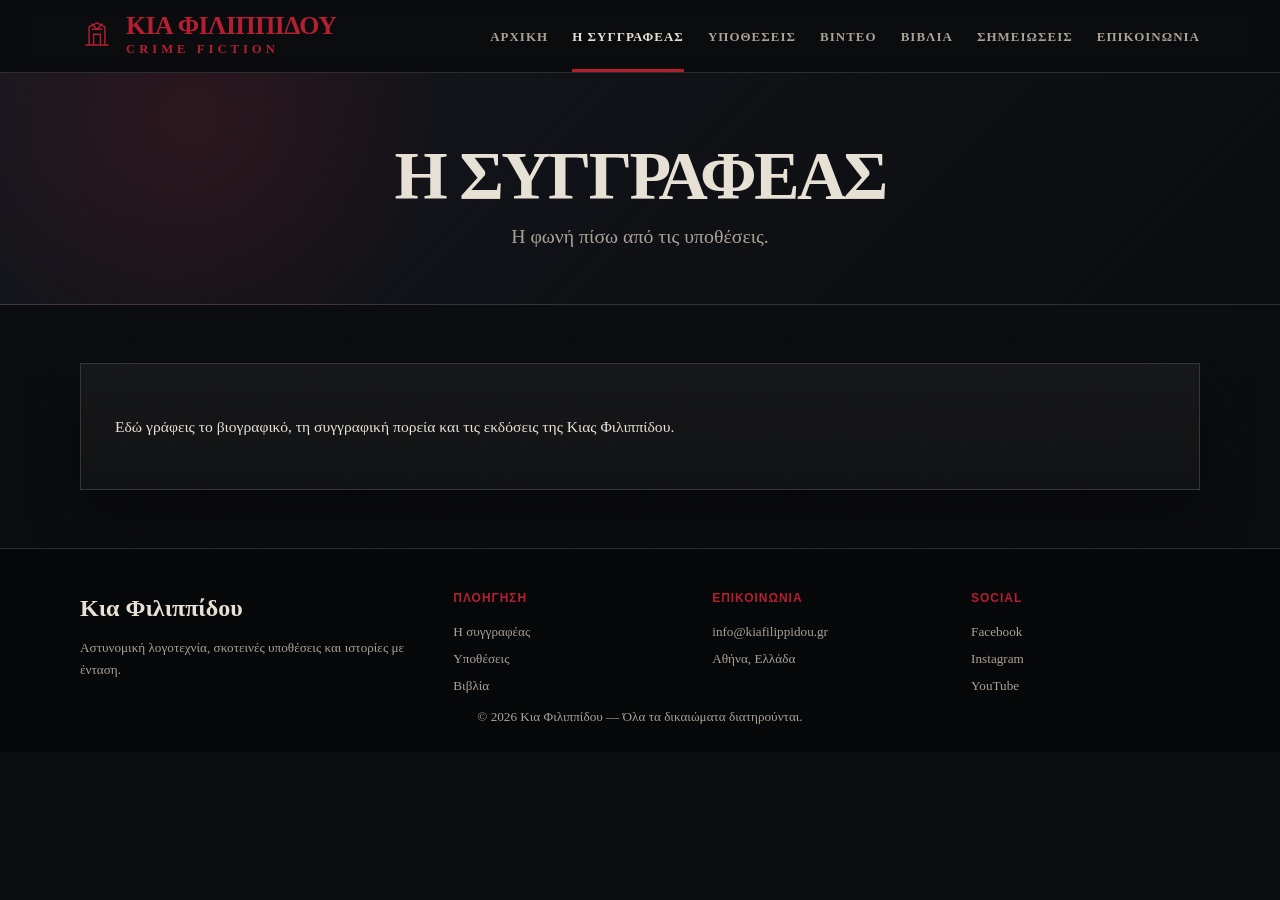
==== commit 7a8852d8: "Add files via upload" ====
--- a/author.html
+++ b/author.html
@@ -1 +1,16 @@
-<!doctype html><html lang="el"><head><meta charset="utf-8"><meta name="viewport" content="width=device-width, initial-scale=1"><title>Η συγγραφέας | Κια Φιλιππίδου</title><link rel="stylesheet" href="assets/css/style.css"><script defer src="assets/js/main.js"></script></head><body><header class="topbar"><a class="brand" href="index.html"><img src="assets/icons/feather.svg" alt=""><span><b>Κια Φιλιππίδου</b><em>Συγγραφέας</em></span></a><nav class="nav"><a href="index.html">Αρχική</a><a href="author.html">Η συγγραφέας</a><a href="stories.html">Διηγήματα</a><a href="videos.html">Βίντεο</a><a href="books.html">Βιβλία</a><a href="blog.html">Blog</a><a href="contact.html">Επικοινωνία</a></nav></header><section class="page-hero"><h1>Η συγγραφέας</h1><p>Κια Φιλιππίδου</p></section><main class="content"><div class="content-card"><h2>Η συγγραφέας</h2><p>Εδώ θα προστεθεί το περιεχόμενο της σελίδας. Το ύφος παραμένει καθαρό, φωτεινό και μινιμαλιστικό, με διακριτικά σκίτσα και μεγάλες ευανάγνωστες γραμματοσειρές.</p><p><a class="btn" href="index.html">Επιστροφή στην αρχική</a></p></div></main><footer class="site-footer"><div class="copyright">© 2026 Κια Φιλιππίδου</div></footer></body></html>
+<!doctype html><html lang="el"><head><meta charset="utf-8"><meta name="viewport" content="width=device-width, initial-scale=1"><title>Η συγγραφέας | Κια Φιλιππίδου</title><link rel="stylesheet" href="style.css"><script defer src="script.js"></script></head><body><header class="header"><div class="container header-inner">
+<a class="logo" href="index.html"><img src="assets/icons/mark.svg" alt=""><span><strong>Κια Φιλιππίδου</strong><span>Crime Fiction</span></span></a>
+<button class="menu" aria-label="Μενού">☰</button>
+<nav class="nav"><a class="" href="index.html">Αρχική</a>
+<a class="active" href="author.html">Η συγγραφέας</a>
+<a class="" href="stories.html">Υποθέσεις</a>
+<a class="" href="videos.html">Βίντεο</a>
+<a class="" href="books.html">Βιβλία</a>
+<a class="" href="blog.html">Σημειώσεις</a>
+<a class="" href="contact.html">Επικοινωνία</a></nav>
+</div></header><section class="page-hero"><div class="container"><h1>Η συγγραφέας</h1><p>Η φωνή πίσω από τις υποθέσεις.</p></div></section><main class="content"><div class="container"><div class="panel"><p>Εδώ γράφεις το βιογραφικό, τη συγγραφική πορεία και τις εκδόσεις της Κιας Φιλιππίδου.</p></div></div></main><footer class="footer"><div class="container footer-grid">
+<div><h3>Κια Φιλιππίδου</h3><p>Αστυνομική λογοτεχνία, σκοτεινές υποθέσεις και ιστορίες με ένταση.</p></div>
+<div><h4>Πλοήγηση</h4><a href="author.html">Η συγγραφέας</a><a href="stories.html">Υποθέσεις</a><a href="books.html">Βιβλία</a></div>
+<div><h4>Επικοινωνία</h4><p>info@kiafilippidou.gr</p><p>Αθήνα, Ελλάδα</p></div>
+<div><h4>Social</h4><a href="#">Facebook</a><a href="#">Instagram</a><a href="#">YouTube</a></div>
+</div><p class="copy">© 2026 Κια Φιλιππίδου — Όλα τα δικαιώματα διατηρούνται.</p></footer></body></html>
--- a/style.css
+++ b/style.css
@@ -0,0 +1,300 @@
+
+:root{
+  --black:#0b0c0f;
+  --charcoal:#15171d;
+  --ash:#242832;
+  --paper:#e7e0d4;
+  --muted:#aaa197;
+  --red:#b51f32;
+  --darkred:#761321;
+  --line:rgba(231,224,212,.16);
+  --shadow:0 22px 55px rgba(0,0,0,.42);
+}
+*{box-sizing:border-box}
+html{font-size:12px;scroll-behavior:smooth}
+body{
+  margin:0;
+  background:var(--black);
+  color:var(--paper);
+  font-family: Georgia, "Times New Roman", serif;
+  line-height:1.65;
+  background-image:
+    linear-gradient(180deg,rgba(11,12,15,.96),rgba(11,12,15,.98)),
+    url("assets/textures/grain.svg");
+}
+a{text-decoration:none;color:inherit}
+img{max-width:100%;display:block}
+.container{width:min(1120px,92vw);margin:auto}
+
+/* HEADER */
+.header{
+  position:sticky;top:0;z-index:20;
+  background:rgba(11,12,15,.92);
+  border-bottom:1px solid var(--line);
+  backdrop-filter:blur(10px);
+}
+.header-inner{
+  min-height:72px;
+  display:flex;align-items:center;justify-content:space-between;gap:24px;
+}
+.logo{display:flex;align-items:center;gap:12px}
+.logo img{width:34px;height:34px}
+.logo strong{
+  display:block;
+  font-size:2.15rem;
+  line-height:1;
+  font-weight:600;
+  letter-spacing:-.02em;
+}
+.logo span{
+  display:block;
+  color:var(--red);
+  font-size:1.05rem;
+  letter-spacing:.32em;
+  text-transform:uppercase;
+  font-weight:700;
+}
+.nav{display:flex;gap:24px}
+.nav a{
+  font-size:1.08rem;
+  text-transform:uppercase;
+  letter-spacing:.08em;
+  font-weight:700;
+  color:var(--muted);
+  padding:26px 0 22px;
+  border-bottom:3px solid transparent;
+}
+.nav a:hover,.nav a.active{color:var(--paper);border-color:var(--red)}
+.menu{display:none;background:transparent;color:var(--paper);border:1px solid var(--line);font-size:2rem;padding:4px 10px}
+
+/* HERO */
+.hero{
+  min-height:calc(100vh - 72px);
+  display:grid;
+  align-items:center;
+  position:relative;
+  overflow:hidden;
+  border-bottom:1px solid var(--line);
+}
+.hero:before{
+  content:"";
+  position:absolute;inset:0;
+  background:
+    radial-gradient(circle at 78% 22%,rgba(181,31,50,.24),transparent 26%),
+    linear-gradient(100deg,rgba(11,12,15,1) 0%,rgba(21,23,29,.98) 50%,rgba(11,12,15,.74) 100%);
+}
+.hero:after{
+  content:"NOIR";
+  position:absolute;
+  right:-3vw;
+  bottom:-12vh;
+  font-size:22vw;
+  font-weight:900;
+  letter-spacing:-.08em;
+  color:rgba(231,224,212,.035);
+  font-family:Arial, sans-serif;
+}
+.hero-grid{
+  position:relative;z-index:1;
+  display:grid;
+  grid-template-columns:1fr .9fr;
+  gap:64px;
+  align-items:center;
+  padding:70px 0;
+}
+.kicker{
+  margin:0 0 18px;
+  color:var(--red);
+  text-transform:uppercase;
+  letter-spacing:.26em;
+  font-size:1.18rem;
+  font-weight:800;
+  font-family:Arial, sans-serif;
+}
+.hero h1{
+  margin:0;
+  font-size:8.2rem;
+  line-height:.88;
+  letter-spacing:-.055em;
+  font-weight:600;
+}
+.hero h1 span{color:var(--red)}
+.divider{width:170px;margin:28px 0}
+.lead{
+  max-width:620px;
+  color:var(--muted);
+  font-size:1.8rem;
+  margin:0 0 30px;
+}
+.btn{
+  display:inline-block;
+  background:linear-gradient(180deg,var(--red),var(--darkred));
+  color:#fff;
+  font-family:Arial, sans-serif;
+  text-transform:uppercase;
+  letter-spacing:.08em;
+  font-size:1.1rem;
+  font-weight:800;
+  padding:15px 24px;
+  border-radius:2px;
+  box-shadow:0 14px 28px rgba(181,31,50,.28);
+}
+.btn:hover{transform:translateY(-2px)}
+.noir-panel{
+  border:1px solid var(--line);
+  background:linear-gradient(135deg,rgba(231,224,212,.05),rgba(181,31,50,.08));
+  box-shadow:var(--shadow);
+  padding:32px;
+  position:relative;
+}
+.noir-panel:before{
+  content:"";
+  position:absolute;inset:14px;
+  border:1px solid rgba(181,31,50,.32);
+  pointer-events:none;
+}
+.noir-panel img{position:relative;z-index:1;opacity:.92}
+
+/* SECTIONS */
+.section{padding:68px 0}
+.section-title{
+  text-align:center;
+  font-size:3.1rem;
+  margin:0;
+  text-transform:uppercase;
+  letter-spacing:.22em;
+  font-weight:600;
+}
+.title-line{width:150px;margin:10px auto 38px}
+.cards{
+  display:grid;
+  grid-template-columns:repeat(4,1fr);
+  gap:24px;
+}
+.card{
+  min-height:270px;
+  padding:30px 22px;
+  background:linear-gradient(180deg,rgba(231,224,212,.055),rgba(231,224,212,.025));
+  border:1px solid var(--line);
+  text-align:center;
+  box-shadow:var(--shadow);
+  display:flex;flex-direction:column;justify-content:center;align-items:center;
+}
+.card img{height:86px;margin-bottom:22px}
+.card h3{
+  color:var(--paper);
+  font-size:1.42rem;
+  text-transform:uppercase;
+  letter-spacing:.08em;
+  margin:0 0 10px;
+}
+.card p{color:var(--muted);font-size:1.2rem;margin:0 0 16px}
+.card a{color:var(--red);font-family:Arial,sans-serif;font-weight:800;font-size:1rem;text-transform:uppercase}
+.card:hover{border-color:rgba(181,31,50,.62);transform:translateY(-4px);transition:.22s}
+
+.quote{
+  background:var(--charcoal);
+  border-top:1px solid var(--line);
+  border-bottom:1px solid var(--line);
+  padding:42px 20px;
+  text-align:center;
+  color:var(--paper);
+  font-size:2rem;
+  font-style:italic;
+}
+.quote span{color:var(--red);font-size:3.4rem;padding:0 14px}
+
+/* PAGES */
+.page-hero{
+  background:
+    radial-gradient(circle at 15% 20%,rgba(181,31,50,.16),transparent 23%),
+    linear-gradient(135deg,var(--charcoal),var(--black));
+  border-bottom:1px solid var(--line);
+  text-align:center;
+  padding:68px 0 52px;
+}
+.page-hero h1{
+  margin:0 0 10px;
+  font-size:5.7rem;
+  line-height:1;
+  text-transform:uppercase;
+  letter-spacing:-.04em;
+}
+.page-hero p{margin:0;color:var(--muted);font-size:1.65rem}
+.content{padding:58px 0}
+.panel{
+  background:linear-gradient(180deg,rgba(231,224,212,.055),rgba(231,224,212,.025));
+  border:1px solid var(--line);
+  box-shadow:var(--shadow);
+  padding:34px;
+  color:var(--paper);
+  font-size:1.3rem;
+}
+.grid-2{display:grid;grid-template-columns:1fr 1fr;gap:26px}
+.book-grid{display:grid;grid-template-columns:repeat(3,1fr);gap:26px}
+.book{
+  background:rgba(231,224,212,.04);
+  border:1px solid var(--line);
+  padding:18px;
+  text-align:center;
+  box-shadow:var(--shadow);
+}
+.book-cover{
+  height:380px;
+  display:grid;
+  place-items:center;
+  border:1px solid rgba(231,224,212,.12);
+  background:linear-gradient(145deg,#1a1c23,#0d0e12);
+}
+.book-cover img{height:120px}
+.book h3{font-size:1.55rem;color:var(--paper);margin:18px 0 5px}
+.book p{color:var(--muted);font-size:1.12rem;margin:0}
+
+/* FOOTER */
+.footer{
+  background:#07080a;
+  border-top:1px solid var(--line);
+  padding:40px 0 20px;
+}
+.footer-grid{
+  display:grid;
+  grid-template-columns:1.5fr 1fr 1fr 1fr;
+  gap:30px;
+}
+.footer h3{font-size:2rem;margin:0 0 8px}
+.footer h4{color:var(--red);font-family:Arial,sans-serif;text-transform:uppercase;letter-spacing:.08em;font-size:1rem;margin:0 0 12px}
+.footer a,.footer p{display:block;color:var(--muted);font-size:1.1rem;margin:5px 0}
+.copy{text-align:center;color:#756d67;font-size:.95rem;margin-top:30px}
+
+/* MOBILE */
+@media(max-width:820px){
+  html{font-size:14px}
+  .header-inner{min-height:64px}
+  .logo strong{font-size:1.45rem}
+  .logo span{font-size:.72rem}
+  .menu{display:block}
+  .nav{
+    display:none;
+    position:absolute;left:0;right:0;top:64px;
+    background:#08090c;
+    border-bottom:1px solid var(--line);
+    padding:10px 22px 18px;
+    flex-direction:column;
+    text-align:center;
+    gap:0;
+  }
+  .nav.open{display:flex}
+  .nav a{padding:10px 0;font-size:.95rem;border:0}
+  .hero{min-height:auto}
+  .hero-grid{grid-template-columns:1fr;gap:30px;text-align:center;padding:44px 0}
+  .hero h1{font-size:4.45rem}
+  .lead{font-size:1.25rem;margin-inline:auto}
+  .divider{margin:20px auto}
+  .cards,.grid-2,.book-grid,.footer-grid{grid-template-columns:1fr}
+  .card{min-height:220px}
+  .section-title{font-size:2rem;letter-spacing:.14em}
+  .page-hero h1{font-size:3rem}
+  .page-hero p{font-size:1.1rem}
+  .panel{padding:22px;font-size:1rem}
+  .book-cover{height:260px}
+}
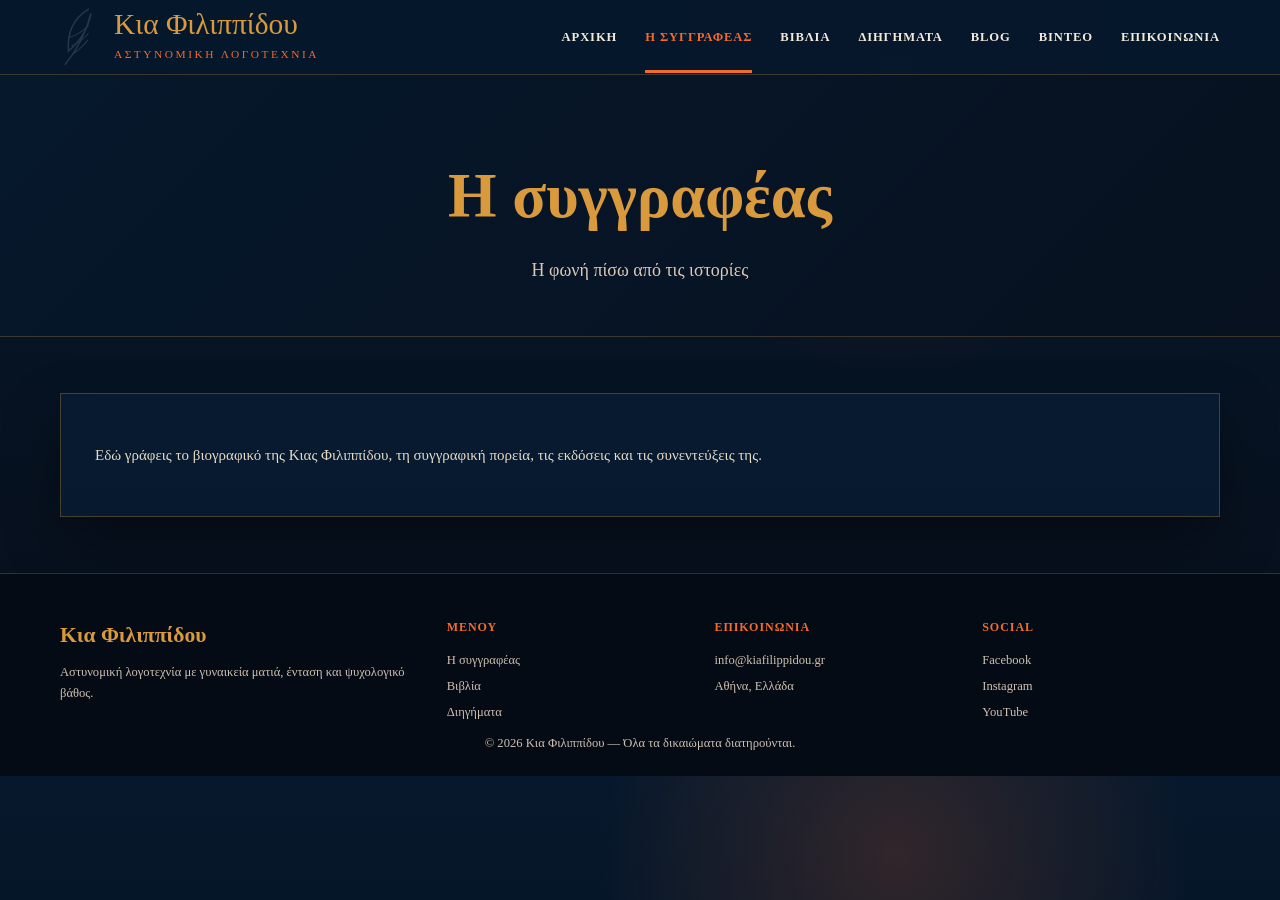
==== commit bfe169e2: "Add files via upload" ====
--- a/author.html
+++ b/author.html
@@ -1,16 +1 @@
-<!doctype html><html lang="el"><head><meta charset="utf-8"><meta name="viewport" content="width=device-width, initial-scale=1"><title>Η συγγραφέας | Κια Φιλιππίδου</title><link rel="stylesheet" href="style.css"><script defer src="script.js"></script></head><body><header class="header"><div class="container header-inner">
-<a class="logo" href="index.html"><img src="assets/icons/mark.svg" alt=""><span><strong>Κια Φιλιππίδου</strong><span>Crime Fiction</span></span></a>
-<button class="menu" aria-label="Μενού">☰</button>
-<nav class="nav"><a class="" href="index.html">Αρχική</a>
-<a class="active" href="author.html">Η συγγραφέας</a>
-<a class="" href="stories.html">Υποθέσεις</a>
-<a class="" href="videos.html">Βίντεο</a>
-<a class="" href="books.html">Βιβλία</a>
-<a class="" href="blog.html">Σημειώσεις</a>
-<a class="" href="contact.html">Επικοινωνία</a></nav>
-</div></header><section class="page-hero"><div class="container"><h1>Η συγγραφέας</h1><p>Η φωνή πίσω από τις υποθέσεις.</p></div></section><main class="content"><div class="container"><div class="panel"><p>Εδώ γράφεις το βιογραφικό, τη συγγραφική πορεία και τις εκδόσεις της Κιας Φιλιππίδου.</p></div></div></main><footer class="footer"><div class="container footer-grid">
-<div><h3>Κια Φιλιππίδου</h3><p>Αστυνομική λογοτεχνία, σκοτεινές υποθέσεις και ιστορίες με ένταση.</p></div>
-<div><h4>Πλοήγηση</h4><a href="author.html">Η συγγραφέας</a><a href="stories.html">Υποθέσεις</a><a href="books.html">Βιβλία</a></div>
-<div><h4>Επικοινωνία</h4><p>info@kiafilippidou.gr</p><p>Αθήνα, Ελλάδα</p></div>
-<div><h4>Social</h4><a href="#">Facebook</a><a href="#">Instagram</a><a href="#">YouTube</a></div>
-</div><p class="copy">© 2026 Κια Φιλιππίδου — Όλα τα δικαιώματα διατηρούνται.</p></footer></body></html>+<!doctype html><html lang="el"><head><meta charset="utf-8"><meta name="viewport" content="width=device-width, initial-scale=1"><title>Η συγγραφέας | Κια Φιλιππίδου</title><link rel="stylesheet" href="style.css"><script defer src="script.js"></script></head><body><header class="header"><div class="container header-inner"><a class="logo" href="index.html"><img src="assets/icons/feather.svg" alt=""><span><strong>Κια Φιλιππίδου</strong><span>Αστυνομική λογοτεχνία</span></span></a><button class="menu">☰</button><nav class="nav"><a class="" href="index.html">Αρχική</a><a class="active" href="author.html">Η συγγραφέας</a><a class="" href="books.html">Βιβλία</a><a class="" href="stories.html">Διηγήματα</a><a class="" href="blog.html">Blog</a><a class="" href="videos.html">Βίντεο</a><a class="" href="contact.html">Επικοινωνία</a></nav></div></header><section class="page-hero"><div class="container"><h1>Η συγγραφέας</h1><p>Η φωνή πίσω από τις ιστορίες</p></div></section><main class="content"><div class="container"><div class="panel"><p>Εδώ γράφεις το βιογραφικό της Κιας Φιλιππίδου, τη συγγραφική πορεία, τις εκδόσεις και τις συνεντεύξεις της.</p></div></div></main><footer class="footer"><div class="container footer-grid"><div><h3>Κια Φιλιππίδου</h3><p>Αστυνομική λογοτεχνία με γυναικεία ματιά, ένταση και ψυχολογικό βάθος.</p></div><div><h4>Μενού</h4><a href="author.html">Η συγγραφέας</a><a href="books.html">Βιβλία</a><a href="stories.html">Διηγήματα</a></div><div><h4>Επικοινωνία</h4><p>info@kiafilippidou.gr</p><p>Αθήνα, Ελλάδα</p></div><div><h4>Social</h4><a href="#">Facebook</a><a href="#">Instagram</a><a href="#">YouTube</a></div></div><p class="copy">© 2026 Κια Φιλιππίδου — Όλα τα δικαιώματα διατηρούνται.</p></footer></body></html>
--- a/style.css
+++ b/style.css
@@ -1,300 +1,178 @@
 
 :root{
-  --black:#0b0c0f;
-  --charcoal:#15171d;
-  --ash:#242832;
-  --paper:#e7e0d4;
-  --muted:#aaa197;
-  --red:#b51f32;
-  --darkred:#761321;
-  --line:rgba(231,224,212,.16);
-  --shadow:0 22px 55px rgba(0,0,0,.42);
+  --navy:#06182c;
+  --navy2:#0a2747;
+  --gold:#d99a3d;
+  --orange:#f26a2e;
+  --red:#b21d34;
+  --paper:#f3eadc;
+  --soft:#d8c2a3;
+  --white:#fff7ec;
+  --shadow:0 24px 55px rgba(0,0,0,.35);
 }
+
 *{box-sizing:border-box}
 html{font-size:12px;scroll-behavior:smooth}
 body{
   margin:0;
-  background:var(--black);
+  background:
+    radial-gradient(circle at 70% 10%,rgba(242,106,46,.18),transparent 26%),
+    linear-gradient(180deg,#06182c,#07111f 70%,#050b14);
   color:var(--paper);
-  font-family: Georgia, "Times New Roman", serif;
+  font-family:Georgia,"Times New Roman",serif;
   line-height:1.65;
-  background-image:
-    linear-gradient(180deg,rgba(11,12,15,.96),rgba(11,12,15,.98)),
-    url("assets/textures/grain.svg");
 }
-a{text-decoration:none;color:inherit}
+a{color:inherit;text-decoration:none}
 img{max-width:100%;display:block}
-.container{width:min(1120px,92vw);margin:auto}
+.container{width:min(1160px,92vw);margin:auto}
 
-/* HEADER */
 .header{
-  position:sticky;top:0;z-index:20;
-  background:rgba(11,12,15,.92);
-  border-bottom:1px solid var(--line);
+  position:sticky;top:0;z-index:30;
+  background:rgba(6,24,44,.95);
+  border-bottom:1px solid rgba(217,154,61,.25);
   backdrop-filter:blur(10px);
 }
-.header-inner{
-  min-height:72px;
-  display:flex;align-items:center;justify-content:space-between;gap:24px;
-}
+.header-inner{min-height:74px;display:flex;align-items:center;justify-content:space-between;gap:24px}
 .logo{display:flex;align-items:center;gap:12px}
-.logo img{width:34px;height:34px}
-.logo strong{
-  display:block;
-  font-size:2.15rem;
-  line-height:1;
-  font-weight:600;
-  letter-spacing:-.02em;
-}
-.logo span{
-  display:block;
-  color:var(--red);
+.logo img{width:42px}
+.logo strong{font-size:2.45rem;color:var(--gold);font-weight:500;line-height:1}
+.logo span span{display:block;color:var(--orange);letter-spacing:.22em;text-transform:uppercase;font-size:.95rem;margin-top:4px}
+.nav{display:flex;gap:28px;align-items:center}
+.nav a{
   font-size:1.05rem;
-  letter-spacing:.32em;
   text-transform:uppercase;
+  letter-spacing:.07em;
   font-weight:700;
-}
-.nav{display:flex;gap:24px}
-.nav a{
-  font-size:1.08rem;
-  text-transform:uppercase;
-  letter-spacing:.08em;
-  font-weight:700;
-  color:var(--muted);
+  color:var(--paper);
   padding:26px 0 22px;
   border-bottom:3px solid transparent;
 }
-.nav a:hover,.nav a.active{color:var(--paper);border-color:var(--red)}
-.menu{display:none;background:transparent;color:var(--paper);border:1px solid var(--line);font-size:2rem;padding:4px 10px}
+.nav a:hover,.nav a.active{color:var(--orange);border-color:var(--orange)}
+.menu{display:none;background:transparent;border:1px solid rgba(217,154,61,.45);color:var(--gold);font-size:2rem;padding:4px 10px}
 
-/* HERO */
 .hero{
-  min-height:calc(100vh - 72px);
-  display:grid;
-  align-items:center;
   position:relative;
   overflow:hidden;
-  border-bottom:1px solid var(--line);
+  min-height:640px;
+  border-bottom:1px solid rgba(217,154,61,.22);
 }
 .hero:before{
   content:"";
   position:absolute;inset:0;
   background:
-    radial-gradient(circle at 78% 22%,rgba(181,31,50,.24),transparent 26%),
-    linear-gradient(100deg,rgba(11,12,15,1) 0%,rgba(21,23,29,.98) 50%,rgba(11,12,15,.74) 100%);
-}
-.hero:after{
-  content:"NOIR";
-  position:absolute;
-  right:-3vw;
-  bottom:-12vh;
-  font-size:22vw;
-  font-weight:900;
-  letter-spacing:-.08em;
-  color:rgba(231,224,212,.035);
-  font-family:Arial, sans-serif;
+    radial-gradient(circle at 80% 30%,rgba(217,154,61,.12),transparent 28%),
+    linear-gradient(90deg,rgba(6,24,44,1) 0%,rgba(6,24,44,.96) 45%,rgba(6,24,44,.78) 100%);
 }
 .hero-grid{
   position:relative;z-index:1;
+  min-height:640px;
   display:grid;
-  grid-template-columns:1fr .9fr;
-  gap:64px;
+  grid-template-columns:.95fr 1.05fr;
+  gap:44px;
   align-items:center;
-  padding:70px 0;
+  padding:64px 0;
 }
-.kicker{
-  margin:0 0 18px;
-  color:var(--red);
-  text-transform:uppercase;
-  letter-spacing:.26em;
-  font-size:1.18rem;
-  font-weight:800;
-  font-family:Arial, sans-serif;
-}
-.hero h1{
-  margin:0;
-  font-size:8.2rem;
-  line-height:.88;
-  letter-spacing:-.055em;
-  font-weight:600;
-}
-.hero h1 span{color:var(--red)}
-.divider{width:170px;margin:28px 0}
-.lead{
-  max-width:620px;
-  color:var(--muted);
-  font-size:1.8rem;
-  margin:0 0 30px;
-}
+.kicker{color:var(--gold);letter-spacing:.30em;text-transform:uppercase;font-size:1.2rem;font-weight:700;margin:0 0 18px}
+.hero h1{font-size:7.2rem;line-height:.95;margin:0;color:var(--paper);font-weight:500}
+.hero h1 span{display:block;color:var(--gold)}
+.lead{font-size:1.75rem;max-width:560px;color:#ded0bd;margin:24px 0 28px;letter-spacing:.02em}
+.btns{display:flex;gap:18px;flex-wrap:wrap}
 .btn{
   display:inline-block;
-  background:linear-gradient(180deg,var(--red),var(--darkred));
-  color:#fff;
-  font-family:Arial, sans-serif;
+  padding:14px 25px;
+  font-size:1.08rem;
   text-transform:uppercase;
   letter-spacing:.08em;
-  font-size:1.1rem;
-  font-weight:800;
-  padding:15px 24px;
-  border-radius:2px;
-  box-shadow:0 14px 28px rgba(181,31,50,.28);
+  font-weight:700;
+  border:1px solid var(--orange);
+  color:var(--paper);
 }
+.btn.primary{background:linear-gradient(180deg,var(--orange),#c6431d);border-color:transparent}
 .btn:hover{transform:translateY(-2px)}
-.noir-panel{
-  border:1px solid var(--line);
-  background:linear-gradient(135deg,rgba(231,224,212,.05),rgba(181,31,50,.08));
+.hero-art{
+  min-height:360px;
+  display:grid;
+  place-items:center;
+  border:1px solid rgba(217,154,61,.2);
+  background:linear-gradient(135deg,rgba(217,154,61,.05),rgba(178,29,52,.05));
   box-shadow:var(--shadow);
-  padding:32px;
-  position:relative;
 }
-.noir-panel:before{
-  content:"";
-  position:absolute;inset:14px;
-  border:1px solid rgba(181,31,50,.32);
-  pointer-events:none;
+.hero-art img{width:95%;opacity:.95}
+
+.quick{
+  border-bottom:1px solid rgba(217,154,61,.25);
 }
-.noir-panel img{position:relative;z-index:1;opacity:.92}
-
-/* SECTIONS */
-.section{padding:68px 0}
-.section-title{
+.quick-grid{display:grid;grid-template-columns:repeat(5,1fr)}
+.quick-card{
+  min-height:190px;
+  border-right:1px solid rgba(217,154,61,.22);
+  padding:32px 24px;
   text-align:center;
-  font-size:3.1rem;
-  margin:0;
-  text-transform:uppercase;
-  letter-spacing:.22em;
-  font-weight:600;
 }
-.title-line{width:150px;margin:10px auto 38px}
-.cards{
-  display:grid;
-  grid-template-columns:repeat(4,1fr);
-  gap:24px;
-}
-.card{
-  min-height:270px;
-  padding:30px 22px;
-  background:linear-gradient(180deg,rgba(231,224,212,.055),rgba(231,224,212,.025));
-  border:1px solid var(--line);
-  text-align:center;
-  box-shadow:var(--shadow);
-  display:flex;flex-direction:column;justify-content:center;align-items:center;
-}
-.card img{height:86px;margin-bottom:22px}
-.card h3{
-  color:var(--paper);
-  font-size:1.42rem;
-  text-transform:uppercase;
-  letter-spacing:.08em;
-  margin:0 0 10px;
-}
-.card p{color:var(--muted);font-size:1.2rem;margin:0 0 16px}
-.card a{color:var(--red);font-family:Arial,sans-serif;font-weight:800;font-size:1rem;text-transform:uppercase}
-.card:hover{border-color:rgba(181,31,50,.62);transform:translateY(-4px);transition:.22s}
+.quick-card:last-child{border-right:0}
+.quick-card img{height:54px;margin:0 auto 15px}
+.quick-card h3{color:var(--paper);font-size:1.35rem;text-transform:uppercase;letter-spacing:.08em;margin:0 0 8px}
+.quick-card p{color:#cfc1b1;font-size:1.05rem;margin:0 0 12px}
+.quick-card a{color:var(--orange);font-weight:700}
 
 .quote{
-  background:var(--charcoal);
-  border-top:1px solid var(--line);
-  border-bottom:1px solid var(--line);
-  padding:42px 20px;
   text-align:center;
+  padding:38px 20px;
+  border-bottom:1px solid rgba(217,154,61,.25);
   color:var(--paper);
   font-size:2rem;
   font-style:italic;
 }
-.quote span{color:var(--red);font-size:3.4rem;padding:0 14px}
+.quote span{color:var(--orange);font-size:3.6rem;padding:0 20px}
 
-/* PAGES */
-.page-hero{
-  background:
-    radial-gradient(circle at 15% 20%,rgba(181,31,50,.16),transparent 23%),
-    linear-gradient(135deg,var(--charcoal),var(--black));
-  border-bottom:1px solid var(--line);
-  text-align:center;
-  padding:68px 0 52px;
+.section{padding:62px 0}
+.section-title{text-align:center;color:var(--gold);font-size:2.7rem;text-transform:uppercase;letter-spacing:.18em;margin:0 0 30px}
+.books{display:grid;grid-template-columns:repeat(3,1fr);gap:28px}
+.book{
+  display:grid;
+  grid-template-columns:.9fr 1fr;
+  gap:0;
+  background:rgba(8,30,54,.68);
+  border:1px solid rgba(217,154,61,.36);
+  box-shadow:var(--shadow);
+  min-height:355px;
 }
-.page-hero h1{
-  margin:0 0 10px;
-  font-size:5.7rem;
-  line-height:1;
-  text-transform:uppercase;
-  letter-spacing:-.04em;
+.book-cover{background:#07111f;display:grid;place-items:center;padding:18px}
+.book-cover img{max-height:315px;width:auto;box-shadow:0 14px 34px rgba(0,0,0,.45)}
+.book-info{padding:30px 22px;display:flex;flex-direction:column;justify-content:center}
+.book h3{font-size:1.8rem;line-height:1.15;color:var(--paper);margin:0 0 12px}
+.book p{color:#d9c9b5;font-size:1.12rem;margin:0 0 22px}
+.book a{color:var(--orange);font-weight:800;text-transform:uppercase;letter-spacing:.05em}
+
+.page-hero{padding:70px 0 50px;text-align:center;background:linear-gradient(135deg,var(--navy),#07111f);border-bottom:1px solid rgba(217,154,61,.25)}
+.page-hero h1{font-size:5.2rem;color:var(--gold);margin:0}
+.page-hero p{font-size:1.5rem;color:#d9c9b5;margin:8px 0 0}
+.content{padding:56px 0}
+.panel{background:rgba(8,30,54,.68);border:1px solid rgba(217,154,61,.3);box-shadow:var(--shadow);padding:34px;font-size:1.25rem;color:#e7dac6}
+
+.footer{border-top:1px solid rgba(217,154,61,.25);padding:44px 0 18px;background:#050b14}
+.footer-grid{display:grid;grid-template-columns:1.5fr 1fr 1fr 1fr;gap:30px}
+.footer h3{font-size:1.8rem;color:var(--gold);margin:0 0 8px}
+.footer h4{color:var(--orange);text-transform:uppercase;letter-spacing:.08em;margin:0 0 12px}
+.footer p,.footer a{display:block;color:#cfc1b1;font-size:1.05rem;margin:5px 0}
+.copy{text-align:center;color:#9b8f80;margin-top:30px;font-size:.95rem}
+
+@media(max-width:900px){
+ html{font-size:14px}
+ .header-inner{min-height:64px}
+ .logo strong{font-size:1.55rem}
+ .logo span span{font-size:.72rem}
+ .menu{display:block}
+ .nav{display:none;position:absolute;left:0;right:0;top:64px;background:var(--navy);border-bottom:1px solid rgba(217,154,61,.25);padding:10px 20px 18px;flex-direction:column;text-align:center;gap:0}
+ .nav.open{display:flex}
+ .nav a{padding:10px 0;border:0;font-size:.95rem}
+ .hero-grid{grid-template-columns:1fr;text-align:center;min-height:auto;padding:44px 0}
+ .hero{min-height:auto}
+ .hero h1{font-size:4.35rem}
+ .lead{font-size:1.25rem;margin-inline:auto}
+ .btns{justify-content:center}
+ .quick-grid,.books,.footer-grid{grid-template-columns:1fr}
+ .quick-card{border-right:0;border-bottom:1px solid rgba(217,154,61,.22)}
+ .book{grid-template-columns:1fr}
+ .page-hero h1{font-size:3rem}
 }
-.page-hero p{margin:0;color:var(--muted);font-size:1.65rem}
-.content{padding:58px 0}
-.panel{
-  background:linear-gradient(180deg,rgba(231,224,212,.055),rgba(231,224,212,.025));
-  border:1px solid var(--line);
-  box-shadow:var(--shadow);
-  padding:34px;
-  color:var(--paper);
-  font-size:1.3rem;
-}
-.grid-2{display:grid;grid-template-columns:1fr 1fr;gap:26px}
-.book-grid{display:grid;grid-template-columns:repeat(3,1fr);gap:26px}
-.book{
-  background:rgba(231,224,212,.04);
-  border:1px solid var(--line);
-  padding:18px;
-  text-align:center;
-  box-shadow:var(--shadow);
-}
-.book-cover{
-  height:380px;
-  display:grid;
-  place-items:center;
-  border:1px solid rgba(231,224,212,.12);
-  background:linear-gradient(145deg,#1a1c23,#0d0e12);
-}
-.book-cover img{height:120px}
-.book h3{font-size:1.55rem;color:var(--paper);margin:18px 0 5px}
-.book p{color:var(--muted);font-size:1.12rem;margin:0}
-
-/* FOOTER */
-.footer{
-  background:#07080a;
-  border-top:1px solid var(--line);
-  padding:40px 0 20px;
-}
-.footer-grid{
-  display:grid;
-  grid-template-columns:1.5fr 1fr 1fr 1fr;
-  gap:30px;
-}
-.footer h3{font-size:2rem;margin:0 0 8px}
-.footer h4{color:var(--red);font-family:Arial,sans-serif;text-transform:uppercase;letter-spacing:.08em;font-size:1rem;margin:0 0 12px}
-.footer a,.footer p{display:block;color:var(--muted);font-size:1.1rem;margin:5px 0}
-.copy{text-align:center;color:#756d67;font-size:.95rem;margin-top:30px}
-
-/* MOBILE */
-@media(max-width:820px){
-  html{font-size:14px}
-  .header-inner{min-height:64px}
-  .logo strong{font-size:1.45rem}
-  .logo span{font-size:.72rem}
-  .menu{display:block}
-  .nav{
-    display:none;
-    position:absolute;left:0;right:0;top:64px;
-    background:#08090c;
-    border-bottom:1px solid var(--line);
-    padding:10px 22px 18px;
-    flex-direction:column;
-    text-align:center;
-    gap:0;
-  }
-  .nav.open{display:flex}
-  .nav a{padding:10px 0;font-size:.95rem;border:0}
-  .hero{min-height:auto}
-  .hero-grid{grid-template-columns:1fr;gap:30px;text-align:center;padding:44px 0}
-  .hero h1{font-size:4.45rem}
-  .lead{font-size:1.25rem;margin-inline:auto}
-  .divider{margin:20px auto}
-  .cards,.grid-2,.book-grid,.footer-grid{grid-template-columns:1fr}
-  .card{min-height:220px}
-  .section-title{font-size:2rem;letter-spacing:.14em}
-  .page-hero h1{font-size:3rem}
-  .page-hero p{font-size:1.1rem}
-  .panel{padding:22px;font-size:1rem}
-  .book-cover{height:260px}
-}
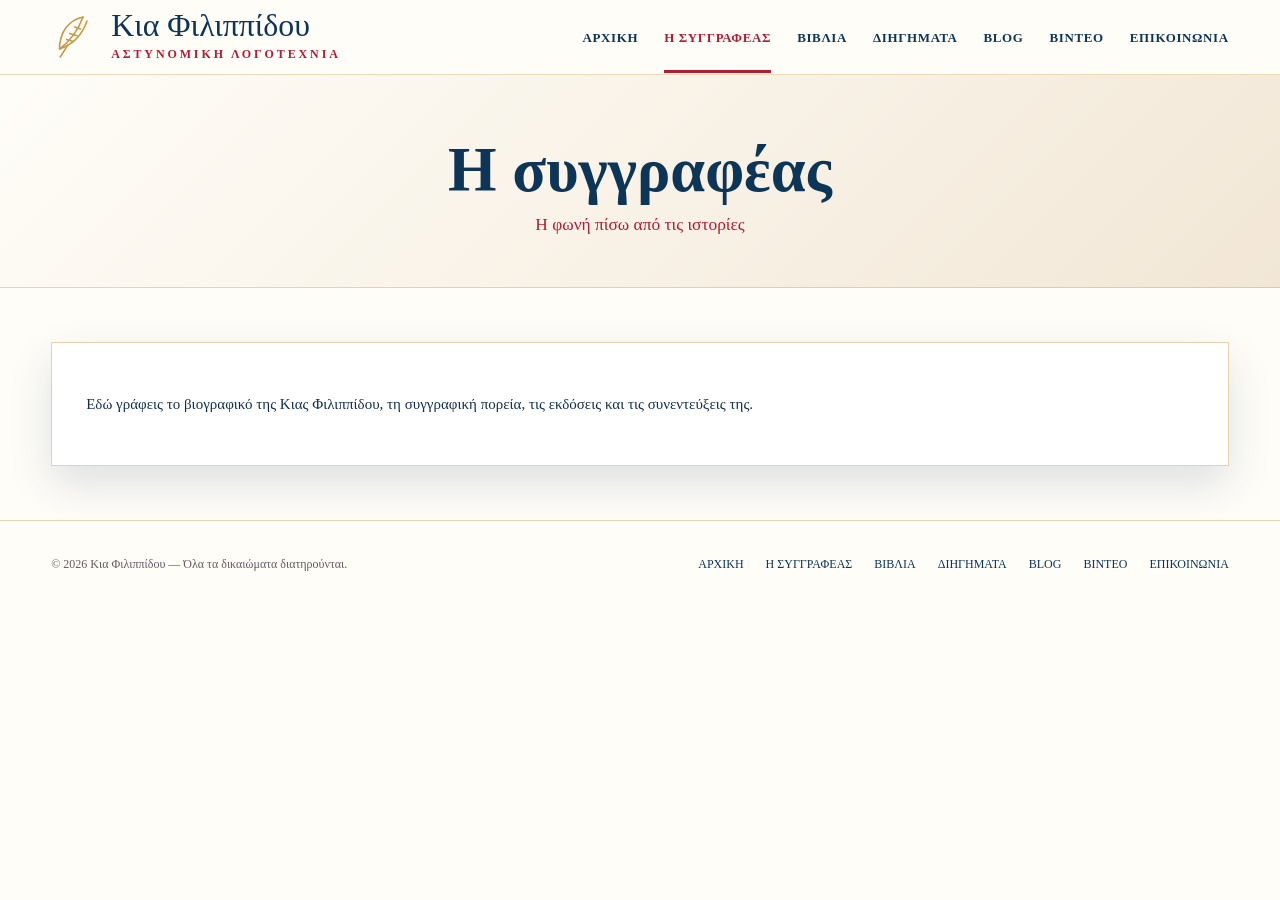
==== commit c2935215: "Add files via upload" ====
--- a/author.html
+++ b/author.html
@@ -1 +1 @@
-<!doctype html><html lang="el"><head><meta charset="utf-8"><meta name="viewport" content="width=device-width, initial-scale=1"><title>Η συγγραφέας | Κια Φιλιππίδου</title><link rel="stylesheet" href="style.css"><script defer src="script.js"></script></head><body><header class="header"><div class="container header-inner"><a class="logo" href="index.html"><img src="assets/icons/feather.svg" alt=""><span><strong>Κια Φιλιππίδου</strong><span>Αστυνομική λογοτεχνία</span></span></a><button class="menu">☰</button><nav class="nav"><a class="" href="index.html">Αρχική</a><a class="active" href="author.html">Η συγγραφέας</a><a class="" href="books.html">Βιβλία</a><a class="" href="stories.html">Διηγήματα</a><a class="" href="blog.html">Blog</a><a class="" href="videos.html">Βίντεο</a><a class="" href="contact.html">Επικοινωνία</a></nav></div></header><section class="page-hero"><div class="container"><h1>Η συγγραφέας</h1><p>Η φωνή πίσω από τις ιστορίες</p></div></section><main class="content"><div class="container"><div class="panel"><p>Εδώ γράφεις το βιογραφικό της Κιας Φιλιππίδου, τη συγγραφική πορεία, τις εκδόσεις και τις συνεντεύξεις της.</p></div></div></main><footer class="footer"><div class="container footer-grid"><div><h3>Κια Φιλιππίδου</h3><p>Αστυνομική λογοτεχνία με γυναικεία ματιά, ένταση και ψυχολογικό βάθος.</p></div><div><h4>Μενού</h4><a href="author.html">Η συγγραφέας</a><a href="books.html">Βιβλία</a><a href="stories.html">Διηγήματα</a></div><div><h4>Επικοινωνία</h4><p>info@kiafilippidou.gr</p><p>Αθήνα, Ελλάδα</p></div><div><h4>Social</h4><a href="#">Facebook</a><a href="#">Instagram</a><a href="#">YouTube</a></div></div><p class="copy">© 2026 Κια Φιλιππίδου — Όλα τα δικαιώματα διατηρούνται.</p></footer></body></html>+<!doctype html><html lang="el"><head><meta charset="utf-8"><meta name="viewport" content="width=device-width, initial-scale=1"><title>Η συγγραφέας | Κια Φιλιππίδου</title><link rel="stylesheet" href="style.css"><script defer src="script.js"></script></head><body><header class="header"><div class="container header-inner"><a class="logo" href="index.html"><img src="assets/icons/feather.svg" alt=""><span><strong>Κια Φιλιππίδου</strong><span>Αστυνομική λογοτεχνία</span></span></a><button class="menu">☰</button><nav class="nav"><a class="" href="index.html">Αρχική</a><a class="active" href="author.html">Η συγγραφέας</a><a class="" href="books.html">Βιβλία</a><a class="" href="stories.html">Διηγήματα</a><a class="" href="blog.html">Blog</a><a class="" href="videos.html">Βίντεο</a><a class="" href="contact.html">Επικοινωνία</a></nav></div></header><section class="page-hero"><div class="container"><h1>Η συγγραφέας</h1><p>Η φωνή πίσω από τις ιστορίες</p></div></section><main class="content"><div class="container"><div class="panel"><p>Εδώ γράφεις το βιογραφικό της Κιας Φιλιππίδου, τη συγγραφική πορεία, τις εκδόσεις και τις συνεντεύξεις της.</p></div></div></main><footer class="footer"><div class="container footer-inner"><p class="copy">© 2026 Κια Φιλιππίδου — Όλα τα δικαιώματα διατηρούνται.</p><nav class="footer-nav"><a href="index.html">Αρχική</a><a href="author.html">Η συγγραφέας</a><a href="books.html">Βιβλία</a><a href="stories.html">Διηγήματα</a><a href="blog.html">Blog</a><a href="videos.html">Βίντεο</a><a href="contact.html">Επικοινωνία</a></nav></div></footer></body></html>
--- a/style.css
+++ b/style.css
@@ -1,178 +1 @@
-
-:root{
-  --navy:#06182c;
-  --navy2:#0a2747;
-  --gold:#d99a3d;
-  --orange:#f26a2e;
-  --red:#b21d34;
-  --paper:#f3eadc;
-  --soft:#d8c2a3;
-  --white:#fff7ec;
-  --shadow:0 24px 55px rgba(0,0,0,.35);
-}
-
-*{box-sizing:border-box}
-html{font-size:12px;scroll-behavior:smooth}
-body{
-  margin:0;
-  background:
-    radial-gradient(circle at 70% 10%,rgba(242,106,46,.18),transparent 26%),
-    linear-gradient(180deg,#06182c,#07111f 70%,#050b14);
-  color:var(--paper);
-  font-family:Georgia,"Times New Roman",serif;
-  line-height:1.65;
-}
-a{color:inherit;text-decoration:none}
-img{max-width:100%;display:block}
-.container{width:min(1160px,92vw);margin:auto}
-
-.header{
-  position:sticky;top:0;z-index:30;
-  background:rgba(6,24,44,.95);
-  border-bottom:1px solid rgba(217,154,61,.25);
-  backdrop-filter:blur(10px);
-}
-.header-inner{min-height:74px;display:flex;align-items:center;justify-content:space-between;gap:24px}
-.logo{display:flex;align-items:center;gap:12px}
-.logo img{width:42px}
-.logo strong{font-size:2.45rem;color:var(--gold);font-weight:500;line-height:1}
-.logo span span{display:block;color:var(--orange);letter-spacing:.22em;text-transform:uppercase;font-size:.95rem;margin-top:4px}
-.nav{display:flex;gap:28px;align-items:center}
-.nav a{
-  font-size:1.05rem;
-  text-transform:uppercase;
-  letter-spacing:.07em;
-  font-weight:700;
-  color:var(--paper);
-  padding:26px 0 22px;
-  border-bottom:3px solid transparent;
-}
-.nav a:hover,.nav a.active{color:var(--orange);border-color:var(--orange)}
-.menu{display:none;background:transparent;border:1px solid rgba(217,154,61,.45);color:var(--gold);font-size:2rem;padding:4px 10px}
-
-.hero{
-  position:relative;
-  overflow:hidden;
-  min-height:640px;
-  border-bottom:1px solid rgba(217,154,61,.22);
-}
-.hero:before{
-  content:"";
-  position:absolute;inset:0;
-  background:
-    radial-gradient(circle at 80% 30%,rgba(217,154,61,.12),transparent 28%),
-    linear-gradient(90deg,rgba(6,24,44,1) 0%,rgba(6,24,44,.96) 45%,rgba(6,24,44,.78) 100%);
-}
-.hero-grid{
-  position:relative;z-index:1;
-  min-height:640px;
-  display:grid;
-  grid-template-columns:.95fr 1.05fr;
-  gap:44px;
-  align-items:center;
-  padding:64px 0;
-}
-.kicker{color:var(--gold);letter-spacing:.30em;text-transform:uppercase;font-size:1.2rem;font-weight:700;margin:0 0 18px}
-.hero h1{font-size:7.2rem;line-height:.95;margin:0;color:var(--paper);font-weight:500}
-.hero h1 span{display:block;color:var(--gold)}
-.lead{font-size:1.75rem;max-width:560px;color:#ded0bd;margin:24px 0 28px;letter-spacing:.02em}
-.btns{display:flex;gap:18px;flex-wrap:wrap}
-.btn{
-  display:inline-block;
-  padding:14px 25px;
-  font-size:1.08rem;
-  text-transform:uppercase;
-  letter-spacing:.08em;
-  font-weight:700;
-  border:1px solid var(--orange);
-  color:var(--paper);
-}
-.btn.primary{background:linear-gradient(180deg,var(--orange),#c6431d);border-color:transparent}
-.btn:hover{transform:translateY(-2px)}
-.hero-art{
-  min-height:360px;
-  display:grid;
-  place-items:center;
-  border:1px solid rgba(217,154,61,.2);
-  background:linear-gradient(135deg,rgba(217,154,61,.05),rgba(178,29,52,.05));
-  box-shadow:var(--shadow);
-}
-.hero-art img{width:95%;opacity:.95}
-
-.quick{
-  border-bottom:1px solid rgba(217,154,61,.25);
-}
-.quick-grid{display:grid;grid-template-columns:repeat(5,1fr)}
-.quick-card{
-  min-height:190px;
-  border-right:1px solid rgba(217,154,61,.22);
-  padding:32px 24px;
-  text-align:center;
-}
-.quick-card:last-child{border-right:0}
-.quick-card img{height:54px;margin:0 auto 15px}
-.quick-card h3{color:var(--paper);font-size:1.35rem;text-transform:uppercase;letter-spacing:.08em;margin:0 0 8px}
-.quick-card p{color:#cfc1b1;font-size:1.05rem;margin:0 0 12px}
-.quick-card a{color:var(--orange);font-weight:700}
-
-.quote{
-  text-align:center;
-  padding:38px 20px;
-  border-bottom:1px solid rgba(217,154,61,.25);
-  color:var(--paper);
-  font-size:2rem;
-  font-style:italic;
-}
-.quote span{color:var(--orange);font-size:3.6rem;padding:0 20px}
-
-.section{padding:62px 0}
-.section-title{text-align:center;color:var(--gold);font-size:2.7rem;text-transform:uppercase;letter-spacing:.18em;margin:0 0 30px}
-.books{display:grid;grid-template-columns:repeat(3,1fr);gap:28px}
-.book{
-  display:grid;
-  grid-template-columns:.9fr 1fr;
-  gap:0;
-  background:rgba(8,30,54,.68);
-  border:1px solid rgba(217,154,61,.36);
-  box-shadow:var(--shadow);
-  min-height:355px;
-}
-.book-cover{background:#07111f;display:grid;place-items:center;padding:18px}
-.book-cover img{max-height:315px;width:auto;box-shadow:0 14px 34px rgba(0,0,0,.45)}
-.book-info{padding:30px 22px;display:flex;flex-direction:column;justify-content:center}
-.book h3{font-size:1.8rem;line-height:1.15;color:var(--paper);margin:0 0 12px}
-.book p{color:#d9c9b5;font-size:1.12rem;margin:0 0 22px}
-.book a{color:var(--orange);font-weight:800;text-transform:uppercase;letter-spacing:.05em}
-
-.page-hero{padding:70px 0 50px;text-align:center;background:linear-gradient(135deg,var(--navy),#07111f);border-bottom:1px solid rgba(217,154,61,.25)}
-.page-hero h1{font-size:5.2rem;color:var(--gold);margin:0}
-.page-hero p{font-size:1.5rem;color:#d9c9b5;margin:8px 0 0}
-.content{padding:56px 0}
-.panel{background:rgba(8,30,54,.68);border:1px solid rgba(217,154,61,.3);box-shadow:var(--shadow);padding:34px;font-size:1.25rem;color:#e7dac6}
-
-.footer{border-top:1px solid rgba(217,154,61,.25);padding:44px 0 18px;background:#050b14}
-.footer-grid{display:grid;grid-template-columns:1.5fr 1fr 1fr 1fr;gap:30px}
-.footer h3{font-size:1.8rem;color:var(--gold);margin:0 0 8px}
-.footer h4{color:var(--orange);text-transform:uppercase;letter-spacing:.08em;margin:0 0 12px}
-.footer p,.footer a{display:block;color:#cfc1b1;font-size:1.05rem;margin:5px 0}
-.copy{text-align:center;color:#9b8f80;margin-top:30px;font-size:.95rem}
-
-@media(max-width:900px){
- html{font-size:14px}
- .header-inner{min-height:64px}
- .logo strong{font-size:1.55rem}
- .logo span span{font-size:.72rem}
- .menu{display:block}
- .nav{display:none;position:absolute;left:0;right:0;top:64px;background:var(--navy);border-bottom:1px solid rgba(217,154,61,.25);padding:10px 20px 18px;flex-direction:column;text-align:center;gap:0}
- .nav.open{display:flex}
- .nav a{padding:10px 0;border:0;font-size:.95rem}
- .hero-grid{grid-template-columns:1fr;text-align:center;min-height:auto;padding:44px 0}
- .hero{min-height:auto}
- .hero h1{font-size:4.35rem}
- .lead{font-size:1.25rem;margin-inline:auto}
- .btns{justify-content:center}
- .quick-grid,.books,.footer-grid{grid-template-columns:1fr}
- .quick-card{border-right:0;border-bottom:1px solid rgba(217,154,61,.22)}
- .book{grid-template-columns:1fr}
- .page-hero h1{font-size:3rem}
-}
+:root{--blue:#0d3557;--blue-dark:#081d32;--gold:#c59a45;--red:#b21d34;--paper:#fffdf8;--cream:#f4eadc;--ink:#132f4e;--muted:#645b61;--line:#dcc28c;--shadow:0 18px 44px rgba(13,53,87,.14)}*{box-sizing:border-box}html{font-size:12px;scroll-behavior:smooth}body{margin:0;background:var(--paper);color:var(--ink);font-family:Georgia,"Times New Roman",serif;line-height:1.6}a{text-decoration:none;color:inherit}img{max-width:100%;display:block}.container{width:min(1180px,92vw);margin:auto}.header{position:sticky;top:0;z-index:50;background:rgba(255,253,248,.96);border-bottom:1px solid rgba(197,154,69,.35);backdrop-filter:blur(8px)}.header-inner{min-height:74px;display:flex;align-items:center;justify-content:space-between;gap:24px}.logo{display:flex;align-items:center;gap:12px}.logo img{width:48px}.logo strong{display:block;font-size:2.65rem;font-weight:500;color:var(--blue);line-height:1}.logo span span{display:block;color:var(--red);font-size:1rem;letter-spacing:.24em;text-transform:uppercase;font-weight:700;margin-top:3px}.nav{display:flex;gap:26px;align-items:center}.nav a{font-size:1.08rem;text-transform:uppercase;letter-spacing:.05em;font-weight:700;color:var(--blue);padding:27px 0 21px;border-bottom:3px solid transparent}.nav a.active,.nav a:hover{color:var(--red);border-color:var(--red)}.menu{display:none;background:#fff;border:1px solid var(--line);color:var(--blue);font-size:2rem;padding:4px 10px}.hero{position:relative;background:var(--paper);border-bottom:1px solid rgba(197,154,69,.36);overflow:hidden}.hero::before{content:"";position:absolute;inset:0;background:url("assets/graphics/saronikos-hero.svg") center/cover no-repeat;opacity:1}.hero-grid{position:relative;z-index:2;min-height:570px;display:grid;grid-template-columns:.7fr 1.3fr;align-items:center;padding:52px 0}.kicker{color:var(--red);font-size:1.18rem;font-weight:700;text-transform:uppercase;letter-spacing:.26em;margin:0 0 15px}.hero h1{font-size:6.65rem;line-height:.95;margin:0;color:var(--blue);font-weight:500}.divider{height:1px;background:var(--line);width:330px;margin:18px 0;position:relative}.divider::after{content:"";position:absolute;left:50%;top:50%;width:13px;height:13px;border-radius:50%;background:var(--red);transform:translate(-50%,-50%)}.lead{max-width:430px;color:var(--blue);font-size:1.45rem;text-transform:uppercase;letter-spacing:.08em;margin:0 0 24px}.btns{display:flex;gap:16px;flex-wrap:wrap}.btn{display:inline-block;padding:13px 24px;border:1px solid var(--line);background:#fff;color:var(--blue);font-size:1.06rem;font-weight:700;text-transform:uppercase;letter-spacing:.06em}.btn.primary{background:var(--red);color:white;border-color:var(--red)}.btn:hover{transform:translateY(-2px)}.quick{background:#fffdf8;border-bottom:1px solid rgba(197,154,69,.35)}.quick-grid{display:grid;grid-template-columns:repeat(5,1fr)}.quick-card{min-height:160px;border-right:1px solid rgba(197,154,69,.35);padding:24px;text-align:center}.quick-card:last-child{border-right:0}.quick-card img{height:48px;margin:0 auto 10px}.quick-card h3{font-size:1.35rem;color:var(--blue);text-transform:uppercase;letter-spacing:.04em;margin:0 0 4px}.quick-card p{font-size:1.02rem;color:var(--muted);margin:0 0 8px}.quick-card a{font-size:1.35rem;color:var(--red);font-weight:700}.section{padding:42px 0 54px}.section-title{text-align:center;color:var(--blue);font-size:2.55rem;text-transform:uppercase;letter-spacing:.12em;margin:0 0 24px}.section-title:after{content:"";display:block;margin:8px auto 0;width:120px;height:2px;background:var(--line)}.books{display:grid;grid-template-columns:repeat(3,1fr);gap:26px}.book{background:#fff;border:1px solid rgba(197,154,69,.5);box-shadow:var(--shadow);display:grid;grid-template-columns:.88fr 1fr;min-height:310px}.book-cover{background:#f1eadf;display:grid;place-items:center;padding:15px}.book-cover img{height:260px;width:auto;box-shadow:0 12px 28px rgba(13,53,87,.25)}.book-info{padding:25px 20px;display:flex;flex-direction:column;justify-content:center}.book h3{font-size:1.55rem;color:var(--blue);margin:0 0 12px;text-transform:uppercase;line-height:1.15}.book p{font-size:1.05rem;color:var(--ink);margin:0 0 18px}.book a{font-size:1.08rem;color:var(--red);font-weight:700;text-transform:uppercase}.quote{background:var(--blue);color:white;text-align:center;padding:30px 20px;font-size:1.75rem;font-style:italic;border-top:1px solid var(--line)}.quote span{color:var(--gold);font-size:3rem;padding:0 18px}.page-hero{padding:64px 0 48px;text-align:center;background:linear-gradient(135deg,#fffdf8,#f2e7d6);border-bottom:1px solid rgba(197,154,69,.4)}.page-hero h1{font-size:5.2rem;color:var(--blue);margin:0;line-height:1}.page-hero p{font-size:1.45rem;color:var(--red);margin:10px 0 0}.content{padding:54px 0}.panel{background:#fff;border:1px solid rgba(197,154,69,.45);box-shadow:var(--shadow);padding:34px;font-size:1.25rem}.footer{background:#fffdf8;border-top:1px solid rgba(197,154,69,.4);padding:22px 0;color:var(--muted)}.footer-inner{display:flex;justify-content:space-between;gap:20px;align-items:center;flex-wrap:wrap}.footer-nav{display:flex;gap:22px;flex-wrap:wrap}.footer a{font-size:1rem;text-transform:uppercase;color:var(--blue)}.copy{font-size:1rem}@media(max-width:900px){html{font-size:14px}.header-inner{min-height:64px}.logo strong{font-size:1.55rem}.logo span span{font-size:.72rem}.logo img{width:34px}.menu{display:block}.nav{display:none;position:absolute;left:0;right:0;top:64px;background:var(--paper);border-bottom:1px solid var(--line);padding:10px 22px 18px;flex-direction:column;text-align:center;gap:0}.nav.open{display:flex}.nav a{padding:10px 0;border:0;font-size:.95rem}.hero-grid{grid-template-columns:1fr;min-height:520px;text-align:center}.hero::before{opacity:.38;background-position:center right}.hero h1{font-size:4rem}.divider{margin:18px auto;width:250px}.lead{margin-inline:auto;font-size:1.1rem}.btns{justify-content:center}.quick-grid,.books{grid-template-columns:1fr}.quick-card{border-right:0;border-bottom:1px solid rgba(197,154,69,.35)}.book{grid-template-columns:1fr}.book-cover img{height:330px}.page-hero h1{font-size:3.2rem}.footer-inner{justify-content:center;text-align:center}}
